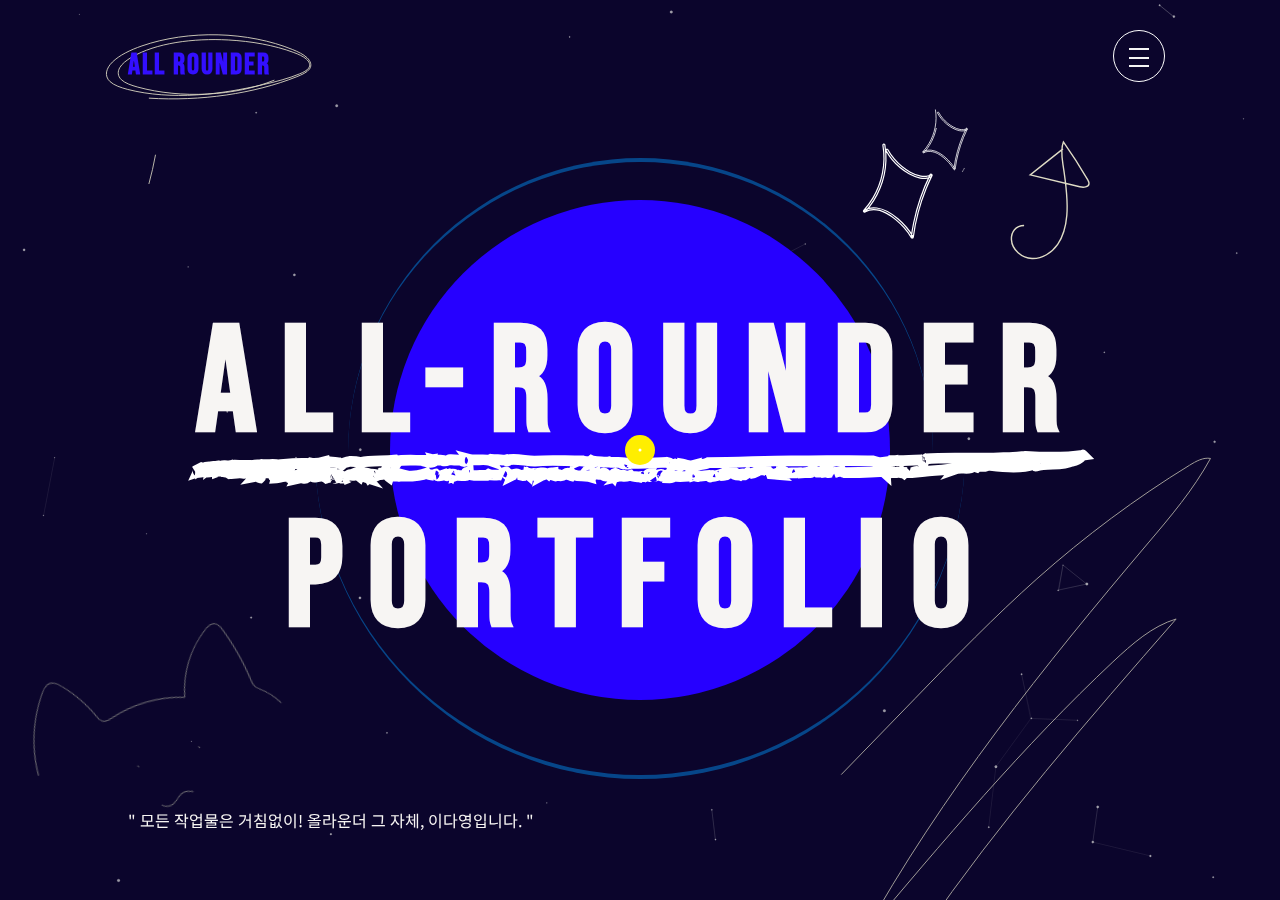
==== index.html @ c2987e49 "1114" ====
<!DOCTYPE html>
<html lang="en">
<head>
      <meta charset="UTF-8">
      <meta name="viewport" content="width=device-width, initial-scale=1.0">
      <title>All-rounder | Main</title>
      <link rel="stylesheet" href="css/reset.css"/>
      <link rel="stylesheet" href="css/main_style.css"/>
      <link rel="stylesheet" href="css/header.css"/>
      <link rel="stylesheet" href="css/drawSVG.css"/>
      <link rel="stylesheet" href="css/mouse.css"/>
      <link rel="stylesheet" href="css/loading.css">
</head>
<body>
      <header>
            <div id="menu" class="menu">
                  <h2 class="blind">Menu</h2>
                  <h1><a href="index.html" class="text color-text-flow">ALL Rounder</a></h1>
                  <b id="btn-menu" class="btn-menu"><span></span></b>
                  <div id="side-menu" class="side-menu">
                        <ul>
                              <li><a href="index.html" id="home"><span>HOME</span></a></li>
                              <li><a href="html/about.html" id="about"><span>ABOUT</span></a></li>
                              <li><a href="html/works.html" id="works"><span>WORKS</span></a></li>
                        </ul>
                        <b id="btn-close" class="btn-close"><span></span></b>
                  </div>
                  <svg version="1.1" id="layer_5" xmlns="http://www.w3.org/2000/svg" viewBox="0 0 500 500" style="enable-background:new 0 0 500 500;" xml:space="preserve">
                        <g>
                              <path class="st2" d="M391.7,113.9c-88.23,36.43-212.18,42.76-310.46,15.85c-14.49-3.97-29.03-8.92-37.23-16.78
		c-8.48-8.13-8.83-18.43-3.66-27.42s15.36-16.78,26.89-23.6c55.05-32.5,140.56-43.62,219.63-39.3
		c52.69,2.87,104.74,12.02,149.01,28.49c10.75,4,21.23,8.54,28.29,14.64s10.24,14.03,5.57,20.82c-3.82,5.55-12.21,9.63-20.7,13.14
		c-25.01,10.34-53.4,17.72-82.09,24.29c-49.12,11.26-100.19,20.42-152.88,23.55c-52.69,3.12-107.3-0.03-155.51-12.49
		c-15.69-4.06-31.22-9.4-40.23-17.73c-14.36-13.29-8.45-30.92,5.26-44.42c15.71-15.47,40.37-27.49,67.2-36.81
		c51.55-17.91,112.7-26.71,173.08-25.18S383.66,24.29,432.8,44.27c12.75,5.18,25.05,11.05,33.18,18.67
		c8.12,7.61,11.55,17.27,5.8,25.56c-5.28,7.61-17.26,12.99-29.07,17.68c-96.82,38.49-218.72,56.14-336.19,48.7"/>
                        </g>
                  </svg>
            </div>
      </header>
      <section>
            <article class="main_visual">
                  <div>
                        <h3 class="text color-text-flow">All-rounder</h3>
                        <h3 class="text color-text-flow">Portfolio</h3>
                        <svg version="1.1" id="layer_1" xmlns="http://www.w3.org/2000/svg" viewBox="0 0 184.76 55.71" style="enable-background:new 0 0 184.76 55.71;" xml:space="preserve">
                              <g stroke="#fff" stroke-width="2" fill="none">
                                    <path class="st0" d="M177.68,30.63c-1.92,0.89-4.57,0.28-6.71,0.91c-0.25,0.05,0.04-0.42-0.52-0.28
                                          c-2.06,0.73-5.39,0.5-7.97,0.17l0.15-0.12c-0.49-0.06-1.07,0.36-1.59,0.32c-0.01-0.08,0.16-0.12,0.04-0.22
                                          c-0.12,0.24-0.93,0.15-1.14,0.34c-0.21-0.08-0.19-0.27-0.46-0.36l-0.28,0.28c-0.8,0.67-2,0.02-3.1,0.39
                                          c0.05-0.06,0.16-0.12,0.07-0.17c-1.79,0.44-4.04,0.44-6.05,0.65c0.08-0.1,0.15-0.27,0.03-0.38c-0.09,0.29-0.71,0.38-1.25,0.45
                                          c-0.25-0.28-0.92,0.29-1.56,0.14l0.05-0.07c-0.46,0.31-0.7-0.16-1.07,0.21l-0.3-0.22c-0.2,0.41-0.68-0.2-1.06,0.01l0.01,0.08
                                          c-0.36,0.11-0.56-0.1-0.89-0.02l-0.03-0.05c-0.79,0.12-1.25-0.1-1.23,0.22c-0.28-0.25,0.77-0.13,0.32-0.5
                                          c-2.6,0.38-5.29,0.37-7.91,0.38c-0.3-0.13-0.49-0.16-0.56-0.28c-0.26,0.07-0.99,0.07-1.22,0.23c0.09-0.01-0.17-0.16-0.31-0.18
                                          c-0.48-0.12-0.52,0.36-1.04,0.22c0.21-0.09,0.28-0.19,0.21-0.31c-0.45,0.25-1.04,0.22-1.57,0.3c0.08-0.05,0.21-0.09,0.19-0.19
                                          c-0.58,0.29-1.05-0.05-1.56,0.13l0.19-0.19c-0.82-0.22-0.24,0.39-0.94,0.26c0.17-0.06,0.11-0.13,0.14-0.21
                                          c-0.66,0.34-1.72,0.23-2.38,0.34c0.04-0.03,0.03-0.08,0.03-0.08c-0.71,0.04-1.46-0.06-2.25,0.08
                                          c-0.29-0.08,0.09-0.45-0.66-0.38c0.03,0.37-1.28,0.15-0.84,0.57c-0.65-0.06-1.67-0.2-2.1-0.08c0.29-0.14-0.31-0.45,0.22-0.48
                                          l-0.4-0.23c0.06-0.15,0.42,0.05,0.29-0.14c-0.27,0.01-1.05,0.16-1.29,0.1c-0.5,0.23-0.96,0.65-1.77,0.7
                                          c0.38-0.14-0.21-0.41,0.04-0.47l-1.13,0.71c-0.27,0.02-0.06-0.29-0.45-0.2c0.02,0.1-0.15,0.16-0.27,0.24
                                          c-0.1-0.04-1.12,0.08-1.23-0.28c-0.12-0.14,0.44-0.07,0.14-0.21c-0.5,0-0.52,0.12-1.01,0.13l-0.01-0.05
                                          c-0.33-0.06-0.97,0.15-0.61,0.35c0.23,0.01-0.08-0.22,0.25-0.11c-0.23,0.21-0.81,0.26-1.31,0.27c0.17-0.06,0.15-0.16,0.22-0.26
                                          c-0.67,0.28-1.38,0.37-2.12,0.48c-0.01,0.17,0.28-0.31,0.39-0.22c-0.95-0.25-1.97,0.33-2.76-0.03c0.13-0.03,0.07,0.25,0.06,0.2
                                          c-0.46-0.03-0.44-0.28-0.74-0.19c-0.03-0.15-0.38,0.04-0.69,0.08c-0.16,0.11-0.08-0.07,0.19-0.09
                                          c-0.43,0.12-2.15,0.33-3.14,0.1c0.02,0.1-0.61,0.35-0.84,0.34l0.09-0.23c-0.21-0.14-0.76,0.01-0.8-0.19
                                          c-0.49,0.27,1.88-0.21,1.22-0.01c-0.17-0.19-0.92,0.35-0.78,0.04c-0.46,0-0.91,0.25-1.34,0.03c0.13,0.04,0.38-0.31,0.01-0.3
                                          c-0.65,0.03-0.19,0.11-0.72,0.18l-0.33,0.09c-0.03,0.22-0.58-0.04-0.34,0.21c-0.08-0.18-0.95,0.1-0.88-0.27l0.09-0.29
                                          c-0.28,0.02-0.46,0.3-0.69,0.43c-0.04-0.03-0.11-0.09-0.09-0.13c-0.05,0.44-0.67-0.05-1.01,0.29c-0.59-0.16-1.5-0.03-1.78-0.32
                                          c-0.46,0.13-0.87,0.28-1.39,0.18c0.1-0.04,0.25-0.05,0.28-0.15c-0.32-0.14-0.41-0.02-0.7,0.05c0.07-0.07-0.65-0.27-1.01-0.43
                                          c-0.45,0.13-0.3,0.37-0.35,0.51c-0.41-0.45-1.28,0.26-1.79-0.14c0.16-0.06,0.66-0.21,0.29-0.32c-0.41-0.44-0.84,0.31-1.5,0.09
                                          l0.16,0.37c-0.29-0.23-0.98,0.2-0.91-0.17c-0.22,0.13-0.78-0.13-0.71,0.22c-1.09-0.32-2.66,0.14-3.32-0.5
                                          c-0.16,0.06-0.55-0.01-0.47,0.17c0.26,0.2,0.37-0.14,0.46,0c-0.14,0.01-0.17,0.11-0.19,0.15c-0.34-0.09-0.61-0.12-0.28-0.41
                                          c-0.75-0.23-0.79,0.59-1.75,0.44c0.05-0.15-0.03-0.2-0.31-0.18l-0.54,0.24c-0.62-0.07-0.35-0.34-0.36-0.59
                                          c-0.33,0.04-0.74,0.02-0.89,0.2l-0.4-0.32c0.29,0.23-0.28,0.15-0.43,0.21l0.16-0.06c-0.06-0.11-0.44-0.05-0.64-0.02
                                          c0.04,0.15,0.43,0.22,0.65,0.27c-0.17,0.11-0.44,0.08-0.66,0.2c0.08-0.24-0.54-0.18-0.8-0.21c-0.3-0.06-0.34,0.21-0.43,0.2
                                          c-0.01-0.13-0.49-0.03-0.26-0.2c0.1-0.04,0.23,0.13,0.41,0.02c-0.2-0.1-0.17-0.32-0.59-0.16c-0.31,0.12,0.07,0.48-0.52,0.32
                                          c0.16-0.06,0.19-0.16,0.31-0.24l-0.55-0.14l-0.03,0.22c-0.07-0.06-0.02-0.08-0.06-0.11c-0.17,0.23-0.85,0.06-0.98,0.32
                                          c-0.28,0.02-0.59-0.16-0.85-0.19l0.05-0.02c-0.32-0.14-0.76-0.05-1.04,0.09l0.02-0.05c-0.18-0.02-0.6,0.01-0.82,0.14
                                          c-0.45-0.17-0.14-0.84-0.64-0.57c-0.46,0-0.72,0.4-0.54,0.54c-0.82-0.16-1.76,0.19-2.51-0.16c-0.12,0.09-0.05,0.15-0.29,0.2
                                          c-1.21-0.1-2.55,0.23-3.5-0.22c0.35-0.09,0.03-0.22,0.02-0.35c-0.29,0.2-0.34-0.21-0.45,0.13c0.03,0.2,0,0.3,0.34,0.38
                                          c-0.72,0.1-1.81,0.09-2.21-0.1c0.2,0.1,0.04,0.16-0.11,0.21c0.06-0.32-0.47-0.37-0.88-0.26l-0.06,0.2l-0.26-0.2
                                          c-0.15,0.06-0.17,0.41-0.57,0.22c-0.02-0.08-0.04-0.15-0.11-0.21c-0.42,0.16-1,0.42-1.45,0.25l-0.37-0.29
                                          c-0.19,0.03-0.52,0.2-0.18,0.28c-0.77-0.18-1.26-0.2-1.5-0.45c-1.33,0.59-3.25,0.59-4.79,0.55l0.05-0.15
                                          c-0.41-0.14-0.22,0.26-0.5,0.15c0.13-0.14-0.31-0.3,0.01-0.47c-0.59-0.16-0.76,0.25-1.15,0.32c-0.06,0.19,0.31-0.12,0.23,0.12
                                          c-0.07,0.07-0.82-0.15-0.91,0.14c-0.15-0.11-0.03-0.33,0.05-0.45l-0.36,0.14c-0.44-0.34,1.01-0.6,0.55-1.02l-0.33,0.04
                                          c-0.32-0.31,0.88-0.34,0.05-0.45c-0.36,0.14-0.68,0.56-0.35,0.69c-0.76,0.08-0.35,0.69-1.16,0.67
                                          c-0.22-0.17,0.65-0.04,0.49-0.28c-0.38-0.24-0.77,0.13-1.11,0.05c0.38,0.11,0.06,0.4-0.19,0.46c-0.41-0.14,0.27-0.27-0.32-0.31
                                          c-0.1,0.17-0.63,0.29-0.17,0.41c-0.21,0.38-0.61-0.11-0.93,0.19c-0.19-0.27,0.6-0.62-0.04-0.75c0.1,0.26-0.79,0.35-0.45,0.73
                                          c-0.25-0.08-0.28-0.28-0.09-0.44c-0.36-0.16-0.87,0.47-0.99-0.04l-0.12,0.26c-0.11-0.09-0.27-0.15-0.46-0.29
                                          c-0.32-0.01-1.02,0.36-0.99-0.04c-0.1,0.04-0.83,0.03-0.55,0.3c0.45,0.17,0.52-0.2,0.77,0.17c-0.32-0.3-0.65,0.04-0.91,0.15
                                          l-0.04-0.15c-0.15,0.06-0.51,0.03-0.61,0.2c0.12-0.09,0.06-0.19-0.07-0.23l-0.16,0.24c-0.63,0.12-0.15-0.41-0.76-0.34
                                          l0.46-0.18c-0.1,0.04-0.31-0.18-0.6-0.1c-0.11,0.22-0.33,0.47-0.42,0.64c-0.34,0.1-0.16-0.24-0.49-0.02l0.44-0.26
                                          c0.07-0.07-0.3-0.35-0.76-0.34c-0.29,0.08-0.75,0.39-0.28,0.5c-0.23,0-0.56-0.12-0.37-0.28c-0.52,0.08,0.07,0.23-0.38,0.37
                                          c-0.19-0.14-0.76-0.34-1.11-0.55l0.47-0.36l-0.31,0c0.4-0.29-0.21-0.22,0.02-0.52c-0.21-0.05-0.47,0.06-0.68,0.14
                                          c0.63,0.48-0.7,0.67-0.51,1.11c-0.86,0.13-0.55-1.07-1.43-0.37c0.15,0.11-0.27,0.45,0.27,0.32c-0.53-0.05-0.36,0.45-0.99,0.27
                                          c0.46-0.18-0.5-0.44,0.17-0.71c-0.04,0.15,0.38,0.11,0.48,0.07c-0.22-0.17,0.04-0.44-0.51-0.44c-0.33,0.04-0.79,0.06-0.72,0.29
                                          c0.02,0.25,0.51-0.03,0.3,0.23c-0.66,0.09-0.78-0.29-1.05,0.16c0.42-0.04,0.53,0.22,0.52,0.39l-0.49,0.11l0.09-0.17
                                          c-0.78-0.11-0.23,0.31-0.99,0.28l-0.36-0.33c0.18-0.29,1.1,0.11,0.96-0.35c-0.49-0.01-0.65,0.23-1.12,0.12
                                          c0.1-0.04,0.24-0.06,0.35-0.1c-0.18-0.01-0.36-0.63-1.06-0.25c-0.36,0.15-0.09,0.17-0.1,0.34c-0.79,0.07-1.02,0.25-1.53,0.28
                                          c0.1-0.34-0.9-0.02-0.34-0.37c0.26,0.19,1.41,0.16,1.68-0.17c-0.29-0.4,0.62,0.05,0.79-0.36c-0.64,0-0.61-0.4-0.72-0.65
                                          c-0.18-0.02-0.35,0.1-0.45,0.14c-0.07,0.25,0.16,0.24,0.18,0.49c-0.71-0.05-1.39,0.09-1.78,0.34
                                          c-0.24-0.12-0.17-0.36,0.11-0.39c-0.84,0.09-1.74,0.07-2.54,0.01c0.52,0.39-0.89,0.11-0.53,0.43c0.43,0.08,0.8,0.36,0.57,0.54
                                          c-0.27-0.02,0.01-0.17-0.11-0.26c-0.34,0.22-0.54-0.34-0.86,0.01c0.77-0.14,0.14-0.49,0.28-0.8c-0.55,0.19,0.02-0.22-0.53-0.21
                                          c-0.55,0.18-1.23,0.33-1.84,0.41c-0.78-0.28-1.96,0.05-2.64,0.08c-0.36-0.15-0.13-0.51-0.52-0.56
                                          c-0.46,0.02,0.35,0.37-0.33,0.23l0.06-0.07c-0.2,0.09-1.25-0.2-1.44,0.31l0.2-0.39c-0.13-0.03-0.24,0.06-0.35,0.1
                                          c-0.01-0.12-0.16-0.23,0.04-0.32c-0.43-0.25-0.88,0.07-1.34,0.09l0.3,0.22c-0.78,0.2-1.31-0.01-2.06,0.09l0.01-0.22l-0.44,0.15
                                          c0.1-0.22-0.31-0.34-0.55-0.16l1.15-0.58c0.33,0.12-0.35,0.28-0.13,0.49c0.18,0.19,0.88,0.11,0.98-0.11
                                          c-0.27-0.02-0.28,0.03-0.49,0.12c-0.1-0.31,0.31-0.31,0.5-0.52c-0.14,0.02-0.34-0.07-0.37,0.03c0.27-0.16,0.55-0.19,1.01-0.21
                                          c-0.31,0.13,0.18,0.19,0.06,0.28c0.03-0.27,0.46-0.37,1.03-0.31c0.41,0.3,1.06-0.23,1.72-0.17c-0.26,0.28-0.59,0.51-0.99,0.64
                                          c0.42,0.13,0.46-0.02,0.88,0.11c0.19-0.21,0.33-0.53,0.86-0.67l0.03,0.2c0.49-0.12,0.48-0.42,1.1-0.38
                                          c1.07,0.06,2.16,0.04,2.98,0.06l0.04,0.2c0.44-0.44,1.5-0.19,2.11-0.39c1.04,0.18,2.25-0.23,2.79,0.11
                                          c1.83-0.18,3.42-0.38,5.32-0.31l-0.32,0.3c0.34-0.22,0.22,0.17,0.55,0.12c-0.38-0.23,0.46-0.31,0.69-0.49
                                          c0.85,0.22,1.93-0.03,2.67-0.24l0.03,0.2c0.75-0.39,1.66-0.06,2.6,0c0.11,0.08,0.28,0.27,0.56,0.25
                                          c0.51-0.33,0.78-0.31,1.53-0.52c0.55-0.01,1.44,0.08,1.99,0.21c2.06-0.46,4.16-0.16,6.3-0.43l0.15,0.24
                                          c2.08-0.51,4.63-0.03,6.4-0.27l-0.17,0.41c0.55,0.13,1.27-0.1,1.13-0.39c0.56,0.13,1.39-0.19,1.74,0.15
                                          c0.57,0.08,0.7-0.18,1.17-0.23c1.14,0.16,1.56,0.13,2.64,0.07l-0.27-0.03c-0.12,0.09-0.13,0.26,0.14,0.29
                                          c0.4-0.11,1.47,0.13,1.08-0.37c1.14,0.3,2.68-0.19,3.79,0.2c-0.09-0.13,0.19-0.16,0.31-0.24c1.01,0.01,2.06,0.29,2.86,0.08
                                          c0.16,0.07-0.26,0.22,0.15,0.24c0.24-0.05,0.01-0.17,0.31-0.24c1.63-0.23,3.29,0.3,4.78,0.26c2.64-0.22,5.38-0.05,7.9-0.05
                                          l-0.03,0.1c0.85-0.36,1.98,0.41,2.66-0.14c0.2,0.1,0.76,0.06,0.61,0.24c0.68-0.25,1.88,0.28,2.86-0.04
                                          c-0.09-0.01-0.14,0.01-0.24,0.05c0.98,0.23,1.85-0.05,2.88,0.16c-0.11,0.04-0.3,0.07-0.33,0.17c0.4,0.19,0.95-0.4,1.17,0.08
                                          c0.23,0,0.17-0.23,0.03-0.22c2.27,0.22,4.69-0.06,7.05-0.13c1.69,0.3,0.09,0.79,1.43,0.46c0.11,0.09,0.08-0.18,0.1-0.08
                                          c0.52-0.12,0.8,0.54,1.16,0.29c-0.14-0.29,0.24-0.16,0.25-0.33c1.03,0.2,1.24,0.47,2.06,0.25l-0.06,0.15
                                          c0.96-0.42,2.07-0.18,2.88-0.67c5.28-0.04,10.33-0.29,15.47-0.35c5.08,0.09,10.05-0.16,15.21,0.02
                                          c1.21,0.38,1.3,0.37,2.63,0.18c-0.05,0.07-0.14,0.08-0.05,0.14c0.06-0.33,0.93-0.05,1.05-0.36c1.91,0.02,3.66-0.08,5.62-0.15
                                          c-0.31,0.04-0.46,0.32-0.09,0.28l0.38-0.22l0.06,0.09c0.25-0.06,0.52-0.23,0.26-0.32c4.91-0.43,9.77,0.08,14.59-0.25
                                          c1.15,0.08,2.77-0.12,4.01-0.24c3.7,0.22,7.05,0.35,10.76-0.2C179.64,29.46,179.21,30.33,177.68,30.63z"/>
                              </g>
                        </svg>
                  </div>
                  <div class="circle" id="circlebox"></div>
                  <div class='box'>
                        <div class="loader circle-2"></div>
                  </div>
                  <svg version="1.1" id="layer_2" xmlns="http://www.w3.org/2000/svg" viewBox="0 0 500 500" style="enable-background:new 0 0 500 500;" xml:space="preserve">
                  <g>
                        <path d="M232.28,113.57c3.83,22.41,3.41,45.55-0.9,67.86c-4.33,22.45-12.5,44.12-24.22,63.76c-6.55,10.98-14.18,21.27-22.82,30.69
                              c-1.92,2.1,0.49,5.27,3.03,3.93c16.78-8.9,36.96-5.31,53.16,3.06c8.51,4.4,16.38,10,23.76,16.1c7.27,6.01,14.08,12.58,20.35,19.62
                              c7.04,7.91,13.35,16.42,18.92,25.42c1.41,2.29,4.35,1.08,4.66-1.26c2.72-20.81,6.81-41.44,12.18-61.73
                              c5.37-20.28,12.03-40.22,19.93-59.66c4.45-10.94,9.31-21.7,14.54-32.28c-1.52-0.64-3.05-1.28-4.57-1.93
                              c-0.4,1.29-2.01,1.89-3.22,2.27c-2.06,0.65-4.24,1.09-6.39,1.33c-4.58,0.52-9.26,0.34-13.8-0.45c-9.3-1.62-18.08-5.32-26.3-9.88
                              c-15-8.32-28.4-19.36-39.54-32.4c-6.26-7.33-11.73-15.3-16.39-23.73c-1.55-2.82-5.87-0.3-4.32,2.52
                              c8.83,16.01,20.68,30.38,34.72,42.1c7.05,5.89,14.62,11.15,22.65,15.63c8.67,4.84,18.02,8.87,27.85,10.58
                              c5.6,0.97,11.23,1.2,16.87,0.4c4.7-0.67,11.08-1.83,12.69-7.05c0.82-2.66-3.3-4.5-4.57-1.93c-9.46,19.14-17.7,38.88-24.63,59.07
                              c-6.91,20.13-12.52,40.71-16.78,61.57c-2.4,11.77-4.36,23.63-5.91,35.55c1.55-0.42,3.11-0.84,4.66-1.26
                              c-10.33-16.71-23.26-31.84-38.24-44.55c-15.13-12.83-32.67-24.33-52.76-26.85c-10.92-1.37-22.25,0.21-32.02,5.39
                              c1.01,1.31,2.02,2.62,3.03,3.93c15.92-17.34,28.45-37.54,37.28-59.34c8.79-21.7,13.76-44.97,14.61-68.37
                              c0.47-13.21-0.43-26.44-2.66-39.47c-0.23-1.33-1.87-2.08-3.08-1.75C232.61,110.88,232.05,112.23,232.28,113.57L232.28,113.57z"/>
                  </g>
                  </svg>
                  <svg version="1.1" id="layer_2_1" xmlns="http://www.w3.org/2000/svg" viewBox="0 0 500 500" style="enable-background:new 0 0 500 500;" xml:space="preserve">
                        <g>
                              <path d="M232.28,113.57c3.83,22.41,3.41,45.55-0.9,67.86c-4.33,22.45-12.5,44.12-24.22,63.76c-6.55,10.98-14.18,21.27-22.82,30.69
                                    c-1.92,2.1,0.49,5.27,3.03,3.93c16.78-8.9,36.96-5.31,53.16,3.06c8.51,4.4,16.38,10,23.76,16.1c7.27,6.01,14.08,12.58,20.35,19.62
                                    c7.04,7.91,13.35,16.42,18.92,25.42c1.41,2.29,4.35,1.08,4.66-1.26c2.72-20.81,6.81-41.44,12.18-61.73
                                    c5.37-20.28,12.03-40.22,19.93-59.66c4.45-10.94,9.31-21.7,14.54-32.28c-1.52-0.64-3.05-1.28-4.57-1.93
                                    c-0.4,1.29-2.01,1.89-3.22,2.27c-2.06,0.65-4.24,1.09-6.39,1.33c-4.58,0.52-9.26,0.34-13.8-0.45c-9.3-1.62-18.08-5.32-26.3-9.88
                                    c-15-8.32-28.4-19.36-39.54-32.4c-6.26-7.33-11.73-15.3-16.39-23.73c-1.55-2.82-5.87-0.3-4.32,2.52
                                    c8.83,16.01,20.68,30.38,34.72,42.1c7.05,5.89,14.62,11.15,22.65,15.63c8.67,4.84,18.02,8.87,27.85,10.58
                                    c5.6,0.97,11.23,1.2,16.87,0.4c4.7-0.67,11.08-1.83,12.69-7.05c0.82-2.66-3.3-4.5-4.57-1.93c-9.46,19.14-17.7,38.88-24.63,59.07
                                    c-6.91,20.13-12.52,40.71-16.78,61.57c-2.4,11.77-4.36,23.63-5.91,35.55c1.55-0.42,3.11-0.84,4.66-1.26
                                    c-10.33-16.71-23.26-31.84-38.24-44.55c-15.13-12.83-32.67-24.33-52.76-26.85c-10.92-1.37-22.25,0.21-32.02,5.39
                                    c1.01,1.31,2.02,2.62,3.03,3.93c15.92-17.34,28.45-37.54,37.28-59.34c8.79-21.7,13.76-44.97,14.61-68.37
                                    c0.47-13.21-0.43-26.44-2.66-39.47c-0.23-1.33-1.87-2.08-3.08-1.75C232.61,110.88,232.05,112.23,232.28,113.57L232.28,113.57z"/>
                        </g>
                        </svg>
                  <svg version="1.1" id="layer_3" xmlns="http://www.w3.org/2000/svg" viewBox="0 0 500 500" style="enable-background:new 0 0 500 500;" xml:space="preserve">
                  <g>
                        <path d="M229.09,365.09c-15.79,1.73-27.88-12.13-36.95-23.11c-10.4-12.59-19.75-26.08-27.55-40.43
			c-7.75-14.25-13.91-29.36-17.77-45.13c-3.66-14.9-5.13-30.24-3.97-45.55c1.09-14.47,4.48-28.92,10.32-42.21
			c5.83-13.27,14.06-25.46,24.66-35.39c11.5-10.77,26.15-19.29,42.38-18.48c15.7,0.78,30.03,9.43,39.86,21.39
			c4.95,6.02,8.87,12.98,11.77,20.2c2.97,7.39,5.17,15.26,6.07,23.18c0.9,7.92,0.57,16.04-2.06,23.62c-1.08,3.11-2.47,6.8-5.24,8.8
			c-0.55,0.4-1.16,0.75-1.81,0.95c-0.54,0.16-0.91,0.23-1.25,0.03c0.23,0.13,0.03,0.06-0.1-0.12c-0.14-0.19-0.24-0.37-0.3-0.62
			c-0.2-0.77,0.08-1.66,0.31-2.39c1.01-3.3,2.69-6.49,4.42-9.47c1.72-2.97,3.67-5.81,5.85-8.46c4.42-5.37,9.62-10.08,15.32-14.05
			c11.84-8.24,25.58-13.57,39.74-16.18c12.87-2.37,27.99-2.45,39.19,5.28c13.11,9.04,13.88,26.64,11.42,40.91
			c-2.92,16.9-10.41,32.61-19.73,46.89c-8.9,13.63-19.57,26.02-31.3,37.28c-11.84,11.36-24.76,21.56-38.28,30.84
			c-14.01,9.61-28.66,18.29-43.95,25.7c-15.28,7.4-31.21,13.5-47.64,17.81c-16.28,4.27-33.04,6.73-49.89,6.78
			c-8.09,0.02-16.19-0.48-24.2-1.61c-1.34-0.19-2.69,0.33-3.08,1.75c-0.32,1.17,0.4,2.89,1.75,3.08
			c17.61,2.49,35.39,2.24,52.98-0.31c17.52-2.55,34.67-7.37,51.15-13.8c16.72-6.52,32.79-14.62,48.13-23.91
			c14.85-9,29.11-19.04,42.44-30.16c13.11-10.94,25.3-23.04,35.84-36.49c10.93-13.94,20.42-29.26,26.29-46.04
			c2.93-8.37,4.91-17.14,5.49-26.01c0.54-8.32-0.39-16.92-4.05-24.5c-6.83-14.16-22.41-19.58-37.22-19.81
			c-15.03-0.23-30.33,3.9-43.85,10.29c-13.55,6.4-25.86,15.9-34.3,28.39c-2.05,3.03-3.85,6.24-5.35,9.58
			c-1.58,3.52-3.87,8.12-1.49,11.8c2.24,3.46,6.61,3.13,9.72,1.12c3.57-2.3,5.42-5.95,6.99-9.77c6.49-15.76,3.38-34.41-2.47-49.88
			c-5.89-15.6-15.89-29.92-30.35-38.65c-7.21-4.36-15.28-7.19-23.66-8.15c-8.41-0.96-16.95,0.37-24.77,3.57
			c-15.05,6.15-27.58,17.71-37.14,30.67c-9.11,12.35-15.55,26.63-19.43,41.45c-3.93,15-5.32,30.72-4.17,46.19
			c1.25,16.78,5.38,33.29,11.56,48.91c6.32,15.97,14.67,31.07,24.43,45.19c4.93,7.13,10.21,14.02,15.77,20.68
			c5.28,6.32,10.91,12.42,17.75,17.09c6.37,4.34,13.96,7.15,21.75,6.3c1.34-0.15,2.5-1.04,2.5-2.5
			C231.59,366.36,230.44,364.95,229.09,365.09L229.09,365.09z"/>
                  </g>
                  </svg>
                  <svg version="1.1" id="layer_4" xmlns="http://www.w3.org/2000/svg" viewBox="0 0 500 500" style="enable-background:new 0 0 500 500;" xml:space="preserve">
                  <g>
                        <path class="st0" d="M11.19,324.62c24.69-25.45,49.38-50.91,74.08-76.36c39.75-40.98,79.55-82,121.68-119.45
                        c48.12-42.77,99.21-80.8,152.58-113.56c6.55-4.02,13.67-8.08,20.97-6.82c-17.21,31.49-39.91,58.07-62.3,84.53
                        C214.34,215.7,112.49,342.51,31.76,487.87c80.68-95.91,161.6-192.07,251.18-276.03c19.2-18,39.5-35.84,63.21-42.86
                        C258.21,269.75,170.03,370.81,92.61,483.15c64.99-80.86,135.43-155.49,210.43-222.93c10.18-9.16,22.15-18.68,34.66-15.72
                        c-53.15,78.68-110.03,153.79-170.27,224.85c35.67-37.01,72.34-74.73,116.51-94.88c6.03,42.7-38.51,78.7-31.62,121.22
                        c25.48-18.48,48.71-40.97,72.46-62.48c94.08-85.23,197.34-156.06,306.45-210.21"/>
                  </g>
                  </svg>
                  <svg version="1.1" id="layer_6" xmlns="http://www.w3.org/2000/svg"  viewBox="0 0 1280 1024" style="enable-background:new 0 0 1280 1024;" xml:space="preserve">
                        <g>
                              <path class="st0" d="M382.83,85.48C358.33,219.53,301.73,347.6,219.1,455.95c-29.09,38.14-63.92,75.55-110.03,88.79
		c36.85-37.37,92.12-49.45,144.47-53.24s105.94-1.18,156.16-16.41c97.96-29.72,163.12-119.83,220.89-204.35
		C552.8,375.57,475.02,480.4,397.24,585.24c-14.79,19.94-28.85,50.25-10.18,66.61c9.58,8.4,23.76,8.29,36.43,7
		c58.73-6,115.76-27.95,163.37-62.87c10.78-7.9,21.63-17.26,25.33-30.11s-3.33-29.49-16.6-31.09c-6.82-0.83-13.44,2.33-19.43,5.69
		c-35.29,19.8-64.64,50.05-83.37,85.92c-3.85,7.38-7.35,15.39-6.87,23.7c1.26,22.07,27.53,32.66,49.4,35.9
		c86.82,12.88,177.12-8.52,252.81-52.97s137.15-110.99,181.97-186.46c2.1-3.54,4.24-7.52,3.42-11.55
		c-1.95-9.54-16.02-8.57-24.82-4.39c-45.87,21.77-78.45,63.65-108.55,104.54c-50.43,68.51-98.96,138.42-145.5,209.64
		c-5.21,7.97-10.63,16.98-9.03,26.37c3.63,21.35,34.53,20.84,55.08,13.98c105.58-35.24,205.17-88.38,293.22-156.48
		c35.52-27.47,70.1-58.55,89.22-99.17c-57.83,10.32-106.9,48.03-149.06,88.93C913.9,676.81,862.5,744.22,822.12,817.69
		c-4.05,7.37-8.1,15.26-7.7,23.66c1.17,24.7,34.91,30.87,59.5,28.25c62.64-6.66,124.33-22.13,182.71-45.81
		c12.04-4.88,24.67-10.73,31.46-21.81s4.07-28.74-8.23-32.91c-4.91-1.66-10.28-0.93-15.36,0.06c-33.2,6.46-64.31,23.27-87.92,47.49
		c-13.49,13.84-24.87,30.85-27.19,50.04s6.43,40.57,24.03,48.57c17.35,7.89,38.7,0.91,52.34-12.41
		c13.64-13.32,20.95-31.74,26.45-49.99c8.01-26.59,12.96-54.11,14.74-81.82"/>
                        </g>
                  </svg>
                  <svg version="1.1" id="layer_8" xmlns="http://www.w3.org/2000/svg"  viewBox="0 0 500 500" style="enable-background:new 0 0 500 500;" xml:space="preserve">
                        <g>
                              <path class="st0" d="M419.45,106.31c-23.77,18.81-47.53,37.61-71.3,56.42c35.95,8.63,71.9,17.26,107.86,25.89
		c7.88,1.89,19.48,1.29,20.13-6.85c0.23-2.88-1.27-5.58-2.73-8.07c-16.53-28.22-34.22-55.75-53.02-82.5
		c-6.08,15.25-3.55,32.44-0.96,48.67c5.87,36.75,11.6,73.97,8.45,111.06c-1.89,22.19-7.22,44.69-19.9,62.93
		c-12.68,18.24-33.7,31.61-55.78,30.7c-22.08-0.91-43.53-18.71-44.74-40.95c-0.42-7.68,1.59-15.68,6.54-21.53
		c7.12-8.4,19.52-11.07,30.09-8.11s19.3,10.8,25.27,20.07c12.09,18.76,13.38,44.08,3.27,63.99c-5.31,10.46-13.39,19.25-22.09,27.06
		c-23.61,21.18-53.05,36.17-84.36,40.53s-64.4-2.33-90.43-20.39c-13.64-9.46-25.53-22.38-30.69-38.24"/>
                        </g>
                  </svg>
                  <svg version="1.1" id="layer_9" xmlns="http://www.w3.org/2000/svg"  viewBox="0 0 500 500" style="enable-background:new 0 0 500 500;" xml:space="preserve">
                        <g>
                              <path class="st0" d="M8.08,292.97c1.02-4.69,6.36-7.44,11.14-7.02c4.78,0.42,9,3.23,12.7,6.29c18.22,15.11,28.92,38.87,28.15,62.53
                              c-1.24,1.9-3.95-0.56-4.68-2.7c-6.62-19.41-8.74-40.34-6.16-60.69c0.6-4.71,1.48-9.5,3.91-13.58c2.43-4.08,6.69-7.35,11.43-7.4
                              c5.39-0.06,9.96,3.83,13.59,7.81c13.43,14.71,21.82,33.95,23.47,53.8c-10.72-20-13.74-44.01-8.31-66.05
                              c1.46-5.92,4.09-12.35,9.73-14.65c7.87-3.21,16.2,3.46,21.21,10.32c8.75,12,14.23,26.35,15.71,41.13c-2.13-4.95,1.01-10.78,5.33-14
                              c4.33-3.22,9.67-4.71,14.44-7.21c8.52-4.47,15.18-12.37,18.14-21.53c2.25-6.96,1.29-16.41-5.5-19.13
                              c-5.13-2.05-11.18,1.12-14.13,5.8c-2.95,4.68-3.5,10.43-3.77,15.95c-0.55,11.54,0.14,24,7.24,33.12c3.88,4.98,9.98,8.67,16.27,8.04
                              c7.02-0.71,12.45-6.43,16.28-12.35c5.29-8.17,8.88-17.43,10.45-27.04c0.68-4.14,0.27-9.56-3.7-10.94
                              c2.97,8.94,7.04,17.51,12.1,25.45c-4.72-13.83-7.31-28.4-7.64-43.01c-0.07-3.19-0.01-6.5,1.38-9.37c1.39-2.87,4.49-5.15,7.63-4.6
                              c3.12,0.55,5.15,3.5,6.81,6.19c7.58,12.27,15.15,24.54,22.73,36.81c-0.91-19.42-1.82-38.85-2.72-58.27
                              c2.81,4.97,5.62,9.94,8.43,14.9c4.98,8.81,11.12,18.5,21.03,20.51c3.63,0.74,7.8,0.15,10.34-2.55c1.38-1.47,2.15-3.4,2.77-5.32
                              c3.71-11.56,2.82-24.52-2.42-35.47c2.2,6.23,5.7,12,10.21,16.83c1.5,1.61,3.19,3.16,5.27,3.86c4.82,1.61,10.11-2.06,12.13-6.72
                              c2.02-4.66,1.61-9.96,1.18-15.02"/>
                        </g>
                  </svg>
                  <svg version="1.1" id="layer_10" xmlns="http://www.w3.org/2000/svg"  viewBox="0 0 500 500" style="enable-background:new 0 0 500 500;" xml:space="preserve">
                        <g>
                              <path class="st0" d="M229.72,264.91c0.73,0.95,1.46,1.89,2.19,2.84"/>
                        </g>
                        <g>
                              <path class="st0" d="M309.35,261.35c0.96,1.19,1.92,2.39,2.88,3.58"/>
                        </g>
                        <g>
                              <path class="st0" d="M246.25,320.17c3.55,3.51,9.24,4.65,13.88,2.79c6.27-2.52,10.15-9.74,16.8-10.98
                                    c4.31-0.8,8.57,1.17,12.77,2.42c11.42,3.39,24.35,1.28,34.1-5.57"/>
                        </g>
                        <g>
                              <path class="st0" d="M107.19,244.9c-0.02-35.14,11.16-70.21,31.53-98.85c2.8-3.93,6.26-8.06,11.05-8.7
                                    c5.43-0.73,10.26,3.29,14.08,7.22c13.44,13.81,24.47,29.96,32.43,47.5c1.31,2.88,2.69,5.98,5.42,7.59
                                    c3.83,2.26,8.66,0.71,12.87-0.7c30.33-10.17,63.82-10.66,94.44-1.38c5.53-29.49,22.35-56.71,46.26-74.84
                                    c4.09-3.1,9.36-6.07,14.1-4.08c3.77,1.59,5.66,5.73,7.14,9.54c8.59,22.2,14.6,45.4,17.86,68.97c0.46,3.3,0.9,6.73,2.66,9.56
                                    c1.78,2.86,4.68,4.78,7.36,6.82c20.47,15.56,30.63,41.44,34.32,66.88c2.08,14.33,2.38,29.1-1.17,43.14
                                    c-6.75,26.65-27.01,48.34-50.65,62.35c-23.64,14.02-50.61,21.28-77.4,27.46c-41.78,9.64-86.18,16.94-126.97,3.68
                                    c-14.05-4.57-27.25-11.48-39.79-19.29c-11.93-7.44-23.43-15.81-32.77-26.33c-21.54-24.25-29.78-59.65-21.14-90.92
                                    c3.71-13.42,10.77-26.53,22.44-34.13"/>
                        </g>
                  </svg>
            </article>
      </section>
      <canvas id="star_background"></canvas>
      <footer>
            <div class="about_me">
                  <h4><p>" 모든 작업물은 거침없이!  올라운더 그 자체, 이다영입니다. "</p></h4>
            </div>
      </footer>
      <div id="cursor-dot">&nbsp;</div>
      <div id="cursor-bg">&nbsp;</div>
      <div id="loading_wrap">
            <div class="loading">
                  <div class="loading-bar"></div>
                  <div class="loading-bar"></div>
                  <div class="loading-bar"></div>
                  <div class="loading-bar"></div>
          </div>
      </div>
</body>
<script src="js/menu.js" type="text/JavaScript"></script>
<script type="text/javascript" src="vendor/jquery/jquery.min.js"></script>
<script src="jquery-drawsvg-master/public/jquery.drawsvg.js"></script>
<script src="js/drawSVG.js" type="text/JavaScript"></script>
<script src="js/text_color.js" type="text/JavaScript"></script>
<script type="text/javascript" src="vendor/gsap/gsap.min.js"></script>
<script type="text/javascript" src="js/mouse.js"></script>
<script src="js/star.js" type="text/javascript"></script>
<script src="js/load_duration.js" type="text/javascript"></script>
<script src="js/loading_page.js" type="text/javascript"></script>
</html>
---- css/main_style.css ----
html {
      background-color: rgb(11, 5, 44);
      color: rgb(247, 245, 243);
      font-family: 'Noto Sans KR', sans-serif;
}

/* Main-Visual */
section > article.main_visual {
      position: relative;
      top:32vh;
}
section > article.main_visual > div{
      left: 0;
      right: 0;
      top: 0;
      bottom: 0;
      /* align-items: center; */
      margin:auto;
}
section > article.main_visual > div > h3 {
      font-size: 150px;
      font-weight: 700;
      line-height: 130%;
      letter-spacing: 25px;
      font-family: 'Bebas Neue', cursive;
      text-align: center;
}
section > article.main_visual > div > p {
      font-size: 18px;
      font-weight: 300;
      text-align: center;
      vertical-align: middle;
}
section > article.main_visual > div.circle {
      position: fixed;
      top: 0;
      left: 0;
      right: 0;
      bottom: 0;
      z-index: -9;
      margin: auto;
      width: 500px; height: 500px;
      border-radius: 50%;
      background-color: #2600ff;

}

/* circle animation */

.box {
      position: fixed;
      top: 0;
      left: 0;
      right: 0;
      bottom: 0;
      z-index: -5;
      margin: auto;
      width: 650px; height: 650px;
}

.loader {
  width: 650px;
  height: 650px;
  display: inline-block;
  margin-right: 10px;
  position:relative;
  vertical-align: top;
}

.circle-2 {
  position: relative;
}
.circle-2:before {
  border-radius: 50%;
  border-top: 4px solid #0099ff71;
  content: " ";
   display: block;
  position:absolute;
  top: 5%;
  left: 5%;
  height: 90%;
  width: 90%;
  animation: rotation 1s linear infinite;
}

.circle-2:after {
  border-radius: 50%;
  border-bottom: 4px solid #0099ff71;
  content: " ";
   display: block;
  height: 100%;
  width: 100%;
  animation: rotation-reverse 1s linear infinite;
    position:absolute;
  top: 0;
}

@keyframes rotation {
  0% {
    transform: rotate(0deg);
  }
  100% {
    transform: rotate(360deg);
  }
}

@keyframes rotation-reverse {
  0% {
    transform: rotate(0deg);
  }
  100% {
    transform: rotate(-360deg);
  }
}

/* footer */
footer > div.about_me {
      position : absolute;
      bottom: 8%;
      left: 10%;
}
footer > div.about_me > h4 {

}
---- css/header.css ----
/* Header */
header {
      width:100%; position: fixed; /* fixed를 사용하여 스크롤을 해도 헤더가 고정되도록 한다.*/
      z-index:300; /* 헤더가 다른 요소 밑으로 깔리지 않게 하기 위해 z-index를 부여하여 위로 띄운다.*/
      display: flex; text-align: center; margin-top: 30px;/* flex를 사용하여 요소들을 일렬로 배치한다.*/}
header > div.menu > h1 > a {color: #330fff; display:block; text-decoration: none; letter-spacing: 2px;font-family: 'Bebas Neue', cursive;}
header > div.menu > h1 {position: absolute;left:10%; top:20px;font-size: 30px; font-weight: 700;}

/* SIDE MENU*/
header > div.menu {position:relative; flex:1;}
header > div.menu > h2.blind{
      /* !important : 이전의 타입을 덮어쓴다. */
      display:none!important; visibility:hidden!important; position:absolute;
      margin:0; padding:0; clip:rect(0 0 0 0);
      /*clip : absolute 또는 fixed일 때만 적용됨, 특정 부분만 보이게 한다.*/
      pointer-events:none; /* a태그의 링크를 무효화*/}
header > div.menu > b.btn-menu{
      /* 눌렀을 때, 사이드 메뉴가 펼쳐지게 할 햄버거 버튼. */
      display:block;position: absolute; right:9%;
      padding:15px; border-radius: 50%; border: 1px solid #fff;
      width:20px; height:20px; cursor:pointer; /* 마우스 커서가 클릭할 수 있는 모양(손가락)으로 바뀐다. 콘텐츠를 클릭할 수 있게 된다. */
      transition: all .3s ease-in-out;}
header > div.menu > b.btn-menu:hover{opacity: 0.5; transition: all .3s ease-in-out;}
header > div.menu > b.btn-menu > span{
      /* 햄버거 버튼 모양을 위한 span, border top과 bottom을 주어 위 아래 선을 만들어주었다. */
      display:block; position:absolute;
      width: 20px; height: 15px; top:33%;
      border-top: 2px solid #f5f5f5;
      border-bottom: 2px solid #f5f5f5;
      /* transition 값을 지정하여 변화할 때 자연스럽게 변하도록 함. 선 색상에 transition 적용 */
      -webkit-transition:border-color 180ms cubic-bezier(0.455,0.030,0.515,0.955);
      -moz-transition:border-color 180ms cubic-bezier(0.455,0.030,0.515,0.955);
      -o-transition:border-color 180ms cubic-bezier(0.455,0.030,0.515,0.955);
      -ms-transition:border-color 180ms cubic-bezier(0.455,0.030,0.515,0.955);
      transition:border-color 180ms cubic-bezier(0.455,0.030,0.515,0.955)}
.header > div.menu > b.btn-menu > span::before,.btn-menu > span::after{
      /* 햄버거 버튼 모양을 만들기 위해 추가. 햄버거 버튼의 가운데 선으로 들어간다. */
      content:'';display:block;position:absolute;
      width:100%;height:0;top:-6px;
      border-bottom:2px solid #f5f5f5;}
/* 가운데 선 위치 지정. */
header > div.menu > b.btn-menu span::after{transform:translateY(13px)}
/* 마우스 hover 했을 때, 색상이 흰색으로 변하게 한다. transition 값 덕분에 자연스럽게 변함. */
header > div.menu > b.btn-menu:hover span,.btn-menu:hover span::before,.btn-menu:hover span::after{border-color:#fff}

/* MENU WINDOW */
header > div.menu > div.side-menu{
      /* 태그를 넘어간 부분을 안보이게 하기 위해 hidden 사용, 스크롤을 내려도 메뉴를 볼 수 있게 하기 위해 fixed 사용. */
      overflow-x:hidden; overflow-y:auto; position:fixed; top:0; right: 0;
      width:100vw; height:100vh; background-color:rgba(0, 0, 0, 0.89);
      /* 위치를 변경하기 위한 코드 */
      transform:translateX(100%);
      /* transition 값을 지정하여 변화할 때 자연스럽게 변하도록 함. transform에 transition 적용 */
      transition:transform 400ms cubic-bezier(0.785, 0.135, 0.150, 0.860)}
/* 사이드 메뉴가 오픈되었을 때, X위치가 변경됨. 오른쪽에 넘어가 있어서 안 보이다가 open class가 부여되면 보이게 됨. 자바스크립트에서 적용 */
header > div.menu > div.side-menu.open{transform:translateX(0);}
header > div.menu > div.side-menu > ul{
      /* 카테고리의 위치를 설정함. */
      margin:0;padding:0;margin-top: 200px;margin-left:10%;}
/* 카테고리 앞에 점?을 없어지게 만들고, 글자를 좌측정렬함. */
header > div.menu > div.side-menu > ul > li {list-style-type: none; display:block; text-align: left;}
header > div.menu > div.side-menu > ul > li > a{
      /* 카테고리 위치 지정 및 글자 설정 */
      vertical-align:top;
      text-decoration:none;font-size:200px;
      font-weight:700;letter-spacing:10px;
      line-height:100%;opacity:0;transform:translateX(20px);}
header > div.menu > div.side-menu > ul > li > a > span{color:#fff;}
header > div.menu > div.side-menu > ul > li > a > span:hover{
      /* 카테고리에 마우스 hover했을 때, 색상이 변하도록 함. */
      color: #2100df;}
header > div.menu > div.side-menu > ul > li a:hover span::after{width:100%}


header > div.menu > div.side-menu .btn-close{
      /* side메뉴를 닫게 하기 위한 닫힘 버튼*/
      overflow:hidden;display:block;position:absolute;top:30px;right:9%;
      width: 20px; height: 20px; padding:15px;cursor:pointer; border-radius: 50%; border: 1px solid #fff;
      transform:translateX(0) rotate(0deg);
      transition:all 400ms cubic-bezier(0.455,0.030,0.515,0.955)}
/* header > div.menu > div.side-menu.open .btn-close{opacity:100;} */
header > div.menu > div.side-menu .btn-close span{overflow:hidden;display:block;position:relative;width:100%;height:100%}
header > div.menu > div.side-menu .btn-close span::before,.side-menu .btn-close span::after{
      content: '';display:block;position:absolute;height:1px;width:200%;top:50%;left:-50%;
      /* transition 값을 지정하여 변화할 때 자연스럽게 변하도록 함. 배경색 속성에 transition 적용. -> 엑스버튼의 색상이 자연스럽게 변하게 함. */
      -webkit-transition:background-color 180ms cubic-bezier(0.455,0.030,0.515,0.955);
      -moz-transition:background-color 180ms cubic-bezier(0.455,0.030,0.515,0.955);
      -o-transition:background-color 180ms cubic-bezier(0.455,0.030,0.515,0.955);
      -ms-transition:background-color 180ms cubic-bezier(0.455,0.030,0.515,0.955);
      transition:background-color 180ms cubic-bezier(0.455,0.030,0.515,0.955)}
header > div.menu > div.side-menu .btn-close span::before{
      /* close 버튼의 x모양을 만들기 위해 rotate 값을 줌. "/" 에 해당, translateY도 함께 조정함으로 써 버튼의 가운데에 오게 함. */
      background-color: #fff;
      -webkit-transform:translateY(-50%) rotate(45deg);-moz-transform:translateY(-50%) rotate(45deg);
      -ms-transform:translateY(-50%) rotate(45deg);-o-transform:translateY(-50%) rotate(45deg);
      transform:translateY(-50%) rotate(45deg)}
header > div.menu > div.side-menu .btn-close span::after{
       /* close 버튼의 x모양을 만들기 위해 rotate 값을 줌. "\"에 해당, translateY도 함께 조정함으로 써 버튼의 가운데에 오게 함. */
       background-color: #fff;
      -webkit-transform:translateY(-50%) rotate(-45deg);-moz-transform:translateY(-50%) rotate(-45deg);
      -ms-transform:translateY(-50%) rotate(-45deg);-o-transform:translateY(-50%) rotate(-45deg);
      transform:translateY(-50%) rotate(-45deg)}    
header > div.menu > div.side-menu .btn-close:hover{
      /* 마우스 hover했을 때, 투명도 변경. */
      opacity:0.5;}
header > div.menu > div.side-menu .btn-close:hover span::before,.side-menu .btn-close:hover span::after{
      /* 마우스 hover했을 때, x에 색 부여 */
      background-color:#f5f5f5} 
header > div.menu > div.side-menu li.ani > a{
      /* side 메뉴의 카테고리가 자연스럽게 나타나게 하기 위해 opacity값과 animation 값을 부여.
      자바스크립트를 통해 menu 버튼을 눌렀을 때 활성화 되도록 함. */
      opacity:1.0;transform:translateX(0);animation:menuAni 250ms cubic-bezier(0.455,0.030,0.515,0.955)}

@keyframes menuAni{
    0%{opacity:0;transform:translateX(20px)}
    100%{opacity:1.0;transform:translateX(0)}
}

#layer_5 {
      position: fixed;
      left: 8%; top: 30px;
      z-index: -3;
      width: 220px;
      fill: none;
      stroke: rgb(223, 220, 197);
      stroke-width: 2px;
}


/* text color */
.color-text-flow span,
.color-text-flow-hover:hover span {
  -webkit-animation-name: color-text-flow-keys;
          animation-name: color-text-flow-keys;
  -webkit-animation-duration: 50s;
          animation-duration: 50s;
  -webkit-animation-iteration-count: infinite;
          animation-iteration-count: infinite;
  -webkit-animation-direction: alternate;
          animation-direction: alternate;
  -webkit-animation-fill-mode: forwards;
          animation-fill-mode: forwards;
}
@-webkit-keyframes color-text-flow-keys {
  0% {
    color: #d65c97;
  }
  5% {
    color: #5cd666;
  }
  10% {
    color: #a55cd6;
  }
  15.0% {
    color: #5c7cd6;
  }
  20% {
    color: #d65c7a;
  }
  25% {
    color: #81d65c;
  }
  30.0% {
    color: #835cd6;
  }
  35% {
    color: #685cd6;
  }
  40% {
    color: #5c9dd6;
  }
  45% {
    color: #5cd670;
  }
  50% {
    color: #d6625c;
  }
  55.0% {
    color: #d6835c;
  }
  60.0% {
    color: #d6605c;
  }
  65% {
    color: #be5cd6;
  }
  70% {
    color: #5c8dd6;
  }
  75% {
    color: #95d65c;
  }
  80% {
    color: #d69d5c;
  }
  85.0% {
    color: #d65c81;
  }
  90% {
    color: #5cd666;
  }
  95% {
    color: #d67e5c;
  }
  100% {
    color: #64d65c;
  }
}
@keyframes color-text-flow-keys {
  0% {
    color: #d65c97;
  }
  5% {
    color: #5cd666;
  }
  10% {
    color: #a55cd6;
  }
  15.0% {
    color: #5c7cd6;
  }
  20% {
    color: #d65c7a;
  }
  25% {
    color: #81d65c;
  }
  30.0% {
    color: #835cd6;
  }
  35% {
    color: #685cd6;
  }
  40% {
    color: #5c9dd6;
  }
  45% {
    color: #5cd670;
  }
  50% {
    color: #d6625c;
  }
  55.0% {
    color: #d6835c;
  }
  60.0% {
    color: #d6605c;
  }
  65% {
    color: #be5cd6;
  }
  70% {
    color: #5c8dd6;
  }
  75% {
    color: #95d65c;
  }
  80% {
    color: #d69d5c;
  }
  85.0% {
    color: #d65c81;
  }
  90% {
    color: #5cd666;
  }
  95% {
    color: #d67e5c;
  }
  100% {
    color: #64d65c;
  }
}
.color-text-flow span:nth-of-type(1),
.color-text-flow-hover:hover span:nth-of-type(1) {
  -webkit-animation-delay: -19.8s;
          animation-delay: -19.8s;
}
.color-text-flow span:nth-of-type(2),
.color-text-flow-hover:hover span:nth-of-type(2) {
  -webkit-animation-delay: -19.6s;
          animation-delay: -19.6s;
}
.color-text-flow span:nth-of-type(3),
.color-text-flow-hover:hover span:nth-of-type(3) {
  -webkit-animation-delay: -19.4s;
          animation-delay: -19.4s;
}
.color-text-flow span:nth-of-type(4),
.color-text-flow-hover:hover span:nth-of-type(4) {
  -webkit-animation-delay: -19.2s;
          animation-delay: -19.2s;
}
.color-text-flow span:nth-of-type(5),
.color-text-flow-hover:hover span:nth-of-type(5) {
  -webkit-animation-delay: -19s;
          animation-delay: -19s;
}
.color-text-flow span:nth-of-type(6),
.color-text-flow-hover:hover span:nth-of-type(6) {
  -webkit-animation-delay: -18.8s;
          animation-delay: -18.8s;
}
.color-text-flow span:nth-of-type(7),
.color-text-flow-hover:hover span:nth-of-type(7) {
  -webkit-animation-delay: -18.6s;
          animation-delay: -18.6s;
}
.color-text-flow span:nth-of-type(8),
.color-text-flow-hover:hover span:nth-of-type(8) {
  -webkit-animation-delay: -18.4s;
          animation-delay: -18.4s;
}
.color-text-flow span:nth-of-type(9),
.color-text-flow-hover:hover span:nth-of-type(9) {
  -webkit-animation-delay: -18.2s;
          animation-delay: -18.2s;
}
.color-text-flow span:nth-of-type(10),
.color-text-flow-hover:hover span:nth-of-type(10) {
  -webkit-animation-delay: -18s;
          animation-delay: -18s;
}
.color-text-flow span:nth-of-type(11),
.color-text-flow-hover:hover span:nth-of-type(11) {
  -webkit-animation-delay: -17.8s;
          animation-delay: -17.8s;
}
.color-text-flow span:nth-of-type(12),
.color-text-flow-hover:hover span:nth-of-type(12) {
  -webkit-animation-delay: -17.6s;
          animation-delay: -17.6s;
}
.color-text-flow span:nth-of-type(13),
.color-text-flow-hover:hover span:nth-of-type(13) {
  -webkit-animation-delay: -17.4s;
          animation-delay: -17.4s;
}
.color-text-flow span:nth-of-type(14),
.color-text-flow-hover:hover span:nth-of-type(14) {
  -webkit-animation-delay: -17.2s;
          animation-delay: -17.2s;
}
.color-text-flow span:nth-of-type(15),
.color-text-flow-hover:hover span:nth-of-type(15) {
  -webkit-animation-delay: -17s;
          animation-delay: -17s;
}
.color-text-flow span:nth-of-type(16),
.color-text-flow-hover:hover span:nth-of-type(16) {
  -webkit-animation-delay: -16.8s;
          animation-delay: -16.8s;
}
.color-text-flow span:nth-of-type(17),
.color-text-flow-hover:hover span:nth-of-type(17) {
  -webkit-animation-delay: -16.6s;
          animation-delay: -16.6s;
}
.color-text-flow span:nth-of-type(18),
.color-text-flow-hover:hover span:nth-of-type(18) {
  -webkit-animation-delay: -16.4s;
          animation-delay: -16.4s;
}
.color-text-flow span:nth-of-type(19),
.color-text-flow-hover:hover span:nth-of-type(19) {
  -webkit-animation-delay: -16.2s;
          animation-delay: -16.2s;
}
.color-text-flow span:nth-of-type(20),
.color-text-flow-hover:hover span:nth-of-type(20) {
  -webkit-animation-delay: -16s;
          animation-delay: -16s;
}
.color-text-flow span:nth-of-type(21),
.color-text-flow-hover:hover span:nth-of-type(21) {
  -webkit-animation-delay: -15.8s;
          animation-delay: -15.8s;
}
.color-text-flow span:nth-of-type(22),
.color-text-flow-hover:hover span:nth-of-type(22) {
  -webkit-animation-delay: -15.6s;
          animation-delay: -15.6s;
}
.color-text-flow span:nth-of-type(23),
.color-text-flow-hover:hover span:nth-of-type(23) {
  -webkit-animation-delay: -15.4s;
          animation-delay: -15.4s;
}
.color-text-flow span:nth-of-type(24),
.color-text-flow-hover:hover span:nth-of-type(24) {
  -webkit-animation-delay: -15.2s;
          animation-delay: -15.2s;
}
.color-text-flow span:nth-of-type(25),
.color-text-flow-hover:hover span:nth-of-type(25) {
  -webkit-animation-delay: -15s;
          animation-delay: -15s;
}
.color-text-flow span:nth-of-type(26),
.color-text-flow-hover:hover span:nth-of-type(26) {
  -webkit-animation-delay: -14.8s;
          animation-delay: -14.8s;
}
.color-text-flow span:nth-of-type(27),
.color-text-flow-hover:hover span:nth-of-type(27) {
  -webkit-animation-delay: -14.6s;
          animation-delay: -14.6s;
}
.color-text-flow span:nth-of-type(28),
.color-text-flow-hover:hover span:nth-of-type(28) {
  -webkit-animation-delay: -14.4s;
          animation-delay: -14.4s;
}
.color-text-flow span:nth-of-type(29),
.color-text-flow-hover:hover span:nth-of-type(29) {
  -webkit-animation-delay: -14.2s;
          animation-delay: -14.2s;
}
.color-text-flow span:nth-of-type(30),
.color-text-flow-hover:hover span:nth-of-type(30) {
  -webkit-animation-delay: -14s;
          animation-delay: -14s;
}
.color-text-flow span:nth-of-type(31),
.color-text-flow-hover:hover span:nth-of-type(31) {
  -webkit-animation-delay: -13.8s;
          animation-delay: -13.8s;
}
.color-text-flow span:nth-of-type(32),
.color-text-flow-hover:hover span:nth-of-type(32) {
  -webkit-animation-delay: -13.6s;
          animation-delay: -13.6s;
}
.color-text-flow span:nth-of-type(33),
.color-text-flow-hover:hover span:nth-of-type(33) {
  -webkit-animation-delay: -13.4s;
          animation-delay: -13.4s;
}
.color-text-flow span:nth-of-type(34),
.color-text-flow-hover:hover span:nth-of-type(34) {
  -webkit-animation-delay: -13.2s;
          animation-delay: -13.2s;
}
.color-text-flow span:nth-of-type(35),
.color-text-flow-hover:hover span:nth-of-type(35) {
  -webkit-animation-delay: -13s;
          animation-delay: -13s;
}
.color-text-flow span:nth-of-type(36),
.color-text-flow-hover:hover span:nth-of-type(36) {
  -webkit-animation-delay: -12.8s;
          animation-delay: -12.8s;
}
.color-text-flow span:nth-of-type(37),
.color-text-flow-hover:hover span:nth-of-type(37) {
  -webkit-animation-delay: -12.6s;
          animation-delay: -12.6s;
}
.color-text-flow span:nth-of-type(38),
.color-text-flow-hover:hover span:nth-of-type(38) {
  -webkit-animation-delay: -12.4s;
          animation-delay: -12.4s;
}
.color-text-flow span:nth-of-type(39),
.color-text-flow-hover:hover span:nth-of-type(39) {
  -webkit-animation-delay: -12.2s;
          animation-delay: -12.2s;
}
.color-text-flow span:nth-of-type(40),
.color-text-flow-hover:hover span:nth-of-type(40) {
  -webkit-animation-delay: -12s;
          animation-delay: -12s;
}
.color-text-flow span:nth-of-type(41),
.color-text-flow-hover:hover span:nth-of-type(41) {
  -webkit-animation-delay: -11.8s;
          animation-delay: -11.8s;
}
.color-text-flow span:nth-of-type(42),
.color-text-flow-hover:hover span:nth-of-type(42) {
  -webkit-animation-delay: -11.6s;
          animation-delay: -11.6s;
}
.color-text-flow span:nth-of-type(43),
.color-text-flow-hover:hover span:nth-of-type(43) {
  -webkit-animation-delay: -11.4s;
          animation-delay: -11.4s;
}
.color-text-flow span:nth-of-type(44),
.color-text-flow-hover:hover span:nth-of-type(44) {
  -webkit-animation-delay: -11.2s;
          animation-delay: -11.2s;
}
.color-text-flow span:nth-of-type(45),
.color-text-flow-hover:hover span:nth-of-type(45) {
  -webkit-animation-delay: -11s;
          animation-delay: -11s;
}
.color-text-flow span:nth-of-type(46),
.color-text-flow-hover:hover span:nth-of-type(46) {
  -webkit-animation-delay: -10.8s;
          animation-delay: -10.8s;
}
.color-text-flow span:nth-of-type(47),
.color-text-flow-hover:hover span:nth-of-type(47) {
  -webkit-animation-delay: -10.6s;
          animation-delay: -10.6s;
}
.color-text-flow span:nth-of-type(48),
.color-text-flow-hover:hover span:nth-of-type(48) {
  -webkit-animation-delay: -10.4s;
          animation-delay: -10.4s;
}
.color-text-flow span:nth-of-type(49),
.color-text-flow-hover:hover span:nth-of-type(49) {
  -webkit-animation-delay: -10.2s;
          animation-delay: -10.2s;
}
.color-text-flow span:nth-of-type(50),
.color-text-flow-hover:hover span:nth-of-type(50) {
  -webkit-animation-delay: -10s;
          animation-delay: -10s;
}
.color-text-flow span:nth-of-type(51),
.color-text-flow-hover:hover span:nth-of-type(51) {
  -webkit-animation-delay: -9.8s;
          animation-delay: -9.8s;
}
.color-text-flow span:nth-of-type(52),
.color-text-flow-hover:hover span:nth-of-type(52) {
  -webkit-animation-delay: -9.6s;
          animation-delay: -9.6s;
}
.color-text-flow span:nth-of-type(53),
.color-text-flow-hover:hover span:nth-of-type(53) {
  -webkit-animation-delay: -9.4s;
          animation-delay: -9.4s;
}
.color-text-flow span:nth-of-type(54),
.color-text-flow-hover:hover span:nth-of-type(54) {
  -webkit-animation-delay: -9.2s;
          animation-delay: -9.2s;
}
.color-text-flow span:nth-of-type(55),
.color-text-flow-hover:hover span:nth-of-type(55) {
  -webkit-animation-delay: -9s;
          animation-delay: -9s;
}
.color-text-flow span:nth-of-type(56),
.color-text-flow-hover:hover span:nth-of-type(56) {
  -webkit-animation-delay: -8.8s;
          animation-delay: -8.8s;
}
.color-text-flow span:nth-of-type(57),
.color-text-flow-hover:hover span:nth-of-type(57) {
  -webkit-animation-delay: -8.6s;
          animation-delay: -8.6s;
}
.color-text-flow span:nth-of-type(58),
.color-text-flow-hover:hover span:nth-of-type(58) {
  -webkit-animation-delay: -8.4s;
          animation-delay: -8.4s;
}
.color-text-flow span:nth-of-type(59),
.color-text-flow-hover:hover span:nth-of-type(59) {
  -webkit-animation-delay: -8.2s;
          animation-delay: -8.2s;
}
.color-text-flow span:nth-of-type(60),
.color-text-flow-hover:hover span:nth-of-type(60) {
  -webkit-animation-delay: -8s;
          animation-delay: -8s;
}
.color-text-flow span:nth-of-type(61),
.color-text-flow-hover:hover span:nth-of-type(61) {
  -webkit-animation-delay: -7.8s;
          animation-delay: -7.8s;
}
.color-text-flow span:nth-of-type(62),
.color-text-flow-hover:hover span:nth-of-type(62) {
  -webkit-animation-delay: -7.6s;
          animation-delay: -7.6s;
}
.color-text-flow span:nth-of-type(63),
.color-text-flow-hover:hover span:nth-of-type(63) {
  -webkit-animation-delay: -7.4s;
          animation-delay: -7.4s;
}
.color-text-flow span:nth-of-type(64),
.color-text-flow-hover:hover span:nth-of-type(64) {
  -webkit-animation-delay: -7.2s;
          animation-delay: -7.2s;
}
.color-text-flow span:nth-of-type(65),
.color-text-flow-hover:hover span:nth-of-type(65) {
  -webkit-animation-delay: -7s;
          animation-delay: -7s;
}
.color-text-flow span:nth-of-type(66),
.color-text-flow-hover:hover span:nth-of-type(66) {
  -webkit-animation-delay: -6.8s;
          animation-delay: -6.8s;
}
.color-text-flow span:nth-of-type(67),
.color-text-flow-hover:hover span:nth-of-type(67) {
  -webkit-animation-delay: -6.6s;
          animation-delay: -6.6s;
}
.color-text-flow span:nth-of-type(68),
.color-text-flow-hover:hover span:nth-of-type(68) {
  -webkit-animation-delay: -6.4s;
          animation-delay: -6.4s;
}
.color-text-flow span:nth-of-type(69),
.color-text-flow-hover:hover span:nth-of-type(69) {
  -webkit-animation-delay: -6.2s;
          animation-delay: -6.2s;
}
.color-text-flow span:nth-of-type(70),
.color-text-flow-hover:hover span:nth-of-type(70) {
  -webkit-animation-delay: -6s;
          animation-delay: -6s;
}
.color-text-flow span:nth-of-type(71),
.color-text-flow-hover:hover span:nth-of-type(71) {
  -webkit-animation-delay: -5.8s;
          animation-delay: -5.8s;
}
.color-text-flow span:nth-of-type(72),
.color-text-flow-hover:hover span:nth-of-type(72) {
  -webkit-animation-delay: -5.6s;
          animation-delay: -5.6s;
}
.color-text-flow span:nth-of-type(73),
.color-text-flow-hover:hover span:nth-of-type(73) {
  -webkit-animation-delay: -5.4s;
          animation-delay: -5.4s;
}
.color-text-flow span:nth-of-type(74),
.color-text-flow-hover:hover span:nth-of-type(74) {
  -webkit-animation-delay: -5.2s;
          animation-delay: -5.2s;
}
.color-text-flow span:nth-of-type(75),
.color-text-flow-hover:hover span:nth-of-type(75) {
  -webkit-animation-delay: -5s;
          animation-delay: -5s;
}
.color-text-flow span:nth-of-type(76),
.color-text-flow-hover:hover span:nth-of-type(76) {
  -webkit-animation-delay: -4.8s;
          animation-delay: -4.8s;
}
.color-text-flow span:nth-of-type(77),
.color-text-flow-hover:hover span:nth-of-type(77) {
  -webkit-animation-delay: -4.6s;
          animation-delay: -4.6s;
}
.color-text-flow span:nth-of-type(78),
.color-text-flow-hover:hover span:nth-of-type(78) {
  -webkit-animation-delay: -4.4s;
          animation-delay: -4.4s;
}
.color-text-flow span:nth-of-type(79),
.color-text-flow-hover:hover span:nth-of-type(79) {
  -webkit-animation-delay: -4.2s;
          animation-delay: -4.2s;
}
.color-text-flow span:nth-of-type(80),
.color-text-flow-hover:hover span:nth-of-type(80) {
  -webkit-animation-delay: -4s;
          animation-delay: -4s;
}
.color-text-flow span:nth-of-type(81),
.color-text-flow-hover:hover span:nth-of-type(81) {
  -webkit-animation-delay: -3.8s;
          animation-delay: -3.8s;
}
.color-text-flow span:nth-of-type(82),
.color-text-flow-hover:hover span:nth-of-type(82) {
  -webkit-animation-delay: -3.6s;
          animation-delay: -3.6s;
}
.color-text-flow span:nth-of-type(83),
.color-text-flow-hover:hover span:nth-of-type(83) {
  -webkit-animation-delay: -3.4s;
          animation-delay: -3.4s;
}
.color-text-flow span:nth-of-type(84),
.color-text-flow-hover:hover span:nth-of-type(84) {
  -webkit-animation-delay: -3.2s;
          animation-delay: -3.2s;
}
.color-text-flow span:nth-of-type(85),
.color-text-flow-hover:hover span:nth-of-type(85) {
  -webkit-animation-delay: -3s;
          animation-delay: -3s;
}
.color-text-flow span:nth-of-type(86),
.color-text-flow-hover:hover span:nth-of-type(86) {
  -webkit-animation-delay: -2.8s;
          animation-delay: -2.8s;
}
.color-text-flow span:nth-of-type(87),
.color-text-flow-hover:hover span:nth-of-type(87) {
  -webkit-animation-delay: -2.6s;
          animation-delay: -2.6s;
}
.color-text-flow span:nth-of-type(88),
.color-text-flow-hover:hover span:nth-of-type(88) {
  -webkit-animation-delay: -2.4s;
          animation-delay: -2.4s;
}
.color-text-flow span:nth-of-type(89),
.color-text-flow-hover:hover span:nth-of-type(89) {
  -webkit-animation-delay: -2.2s;
          animation-delay: -2.2s;
}
.color-text-flow span:nth-of-type(90),
.color-text-flow-hover:hover span:nth-of-type(90) {
  -webkit-animation-delay: -2s;
          animation-delay: -2s;
}
.color-text-flow span:nth-of-type(91),
.color-text-flow-hover:hover span:nth-of-type(91) {
  -webkit-animation-delay: -1.8s;
          animation-delay: -1.8s;
}
.color-text-flow span:nth-of-type(92),
.color-text-flow-hover:hover span:nth-of-type(92) {
  -webkit-animation-delay: -1.6s;
          animation-delay: -1.6s;
}
.color-text-flow span:nth-of-type(93),
.color-text-flow-hover:hover span:nth-of-type(93) {
  -webkit-animation-delay: -1.4s;
          animation-delay: -1.4s;
}
.color-text-flow span:nth-of-type(94),
.color-text-flow-hover:hover span:nth-of-type(94) {
  -webkit-animation-delay: -1.2s;
          animation-delay: -1.2s;
}
.color-text-flow span:nth-of-type(95),
.color-text-flow-hover:hover span:nth-of-type(95) {
  -webkit-animation-delay: -1s;
          animation-delay: -1s;
}
.color-text-flow span:nth-of-type(96),
.color-text-flow-hover:hover span:nth-of-type(96) {
  -webkit-animation-delay: -0.8s;
          animation-delay: -0.8s;
}
.color-text-flow span:nth-of-type(97),
.color-text-flow-hover:hover span:nth-of-type(97) {
  -webkit-animation-delay: -0.6s;
          animation-delay: -0.6s;
}
.color-text-flow span:nth-of-type(98),
.color-text-flow-hover:hover span:nth-of-type(98) {
  -webkit-animation-delay: -0.4s;
          animation-delay: -0.4s;
}
.color-text-flow span:nth-of-type(99),
.color-text-flow-hover:hover span:nth-of-type(99) {
  -webkit-animation-delay: -0.2s;
          animation-delay: -0.2s;
}
.color-text-flow span:nth-of-type(100),
.color-text-flow-hover:hover span:nth-of-type(100) {
  -webkit-animation-delay: 0s;
          animation-delay: 0s;
}

/* 배경에 깔릴 별 */
#star_background
{
    width: 100%;
    height: 100%;
    position: absolute;
    top: 0;
    left: 0;
    z-index:-100;
}
---- css/drawSVG.css ----
#layer_1 {
  position: fixed;
  top:33vh;
  left: -50px;
  right: 0;
  width: 990px;
  margin: auto;
}

#layer_2 {
  position: fixed;
  top: 100px;
  left: 500px;
  right: 0;
  width: 200px;
  margin: auto;
  fill:none;
  stroke: #fff;
  stroke-width: 3px;
}
#layer_2_1 {
  position: fixed;
  top: 80px;
  left: 600px;
  right: 0;
  width: 130px;
  margin: auto;
  fill:none;
  stroke: #fff;
  stroke-width: 3px;
}
#layer_3 {
  position: fixed;
  top: 700px;
  left: -600px;
  right: 0;
  width: 300px;
  margin: auto;
  fill:none;
  stroke: #fff;
  stroke-width: 2px;
}

#layer_4 {
  position: fixed;
  bottom: -50px;
  right: -50px;
  width: 500px;
  margin: auto;
  fill: none;
  stroke: rgb(223, 220, 197);
  stroke-width: 1px;
  opacity: 0.7;
}

#layer_6 {
  z-index: -10;
  position: fixed;
  top: 120px;
  left: 0px;
  width: 520px;
  margin: auto;
  fill: none;
  stroke: rgb(223, 220, 197);
  stroke-width: 2px;
  transform: rotate('-15deg');
}

#layer_7 {
  z-index: -10;
  position: fixed;
  top: 380px;
  right: -50px;
  width: 600px;
  margin: auto;
  fill: none;
  stroke: rgb(223, 220, 197);
  stroke-width: 2px;
}

#layer_8 {
  z-index: -10;
  position: fixed;
  top: 100px;
  right: 180px;
  width: 230px;
  margin: auto;
  fill: none;
  stroke: rgb(223, 220, 197);
  stroke-width: 3px;
}

#layer_9 {
  z-index: -10;
  position: fixed;
  top: 100px;
  right: 200px;
  width: 230px;
  margin: auto;
  fill: none;
  stroke: rgb(223, 220, 197);
  stroke-width: 3px;
}

#layer_10 {
  z-index: -10;
  position: fixed;
  bottom: -50px;
  left: -50px;
  width: 400px;
  transform: rotate(-15deg);
  margin: auto;
  fill: none;
  stroke: rgb(139, 139, 134);
  stroke-width: 1px;
}

#layer_11 {
  z-index: -10;
  position: fixed;
  bottom: 50px;
  left: 30px;
  width: 600px;
  /* transform: rotate(-15deg); */
  margin: auto;
  fill: none;
  stroke: rgb(139, 139, 134);
  stroke-width: 1px;
}

#layer_12 {
  z-index: -10;
  position: fixed;
  top: 150px;
  right: 150px;
  width: 150px;
  /* transform: rotate(-15deg); */
  margin: auto;
  fill: none;
  stroke:#fff;
  stroke-width: 4px;
}
---- css/mouse.css ----
/* MOUSE CURSOR CSS */
#cursor-dot,#cursor-bg,#progress{
      overflow:hidden;position:fixed;top:50%;left:50%;
      -webkit-transform:translateX(-50%) translateY(-50%);
      -moz-transform:translateX(-50%) translateY(-50%);-o-transform:translateX(-50%) translateY(-50%);
      -ms-transform:translateX(-50%) translateY(-50%);transform:translateX(-50%) translateY(-50%);
      pointer-events:none /*마우스 커서 이벤트 요소 비활성화 */
}
/* 마우스에 따라다닐 점. 가장 위에 보이게 하기 위해 z-index 값을 가장 높게 설정함. */
#cursor-dot{z-index:600;width:3px;height:3px;border-radius:50%;background-color:#ffffff; opacity: 0;}
/* 마우스에 따라다닐 원. a 요소에 hover했을 때, 커지도록 함. */
#cursor-bg{z-index:400;width:30px;height:30px;background-color:#ffee00; background-blend-mode: screen; border-radius: 50%;
    transition: transform 300ms ease-in; transition-property: border-radius; animation: animCursor .6s infinite alternate; opacity: 0;}
#cursor-bg.active{
    background-color:#ffee00e3; background-color: none; mix-blend-mode: lighten; transition: transform 300ms ease-in;
    border-radius: 10px;
    transform: rotate(-45deg);
    animation: animRotate 2s infinite;
}


@keyframes animCursor{
    from{ transform: scale(1.5); }
    to{ transform: scale(1); }
  }
  
  @keyframes animRotate{
    from{ transform: rotate(-45deg) scale(1.5); }
    to{ transform: rotate(1245deg) scale(3); }
  }

/* About 페이지에 사용되는  Button */

.button {
      border: 2px solid #2e2e2e;
      cursor: pointer;
      letter-spacing: 0.2125rem;
      overflow: hidden;
      padding: 20px 30px;
      margin-bottom: 30px;
      position: relative;
      text-align: center;
      text-transform: uppercase;
      transition: 
          background 5s cubic-bezier(0.19, 1, 0.22, 1),
          border 1s cubic-bezier(0.19, 1, 0.22, 1),
          color 0.6s cubic-bezier(0.19, 1, 0.22, 1);
      user-select: none;
  }
  
  .button a {
      color: #d3d3d3;
      font-family: "Varela Round";
      text-decoration: none;
  }
  
  .button .mask {
      background-color: #fff;
      background-color: rgba(255, 255, 255, 0.5);
      height: 80px;
      position: absolute;
      transform: translate3d(-120%, -50px, 0) rotate3d(0, 0, 1, 45deg);
      transition: all 1.1s cubic-bezier(0.19, 1, 0.22, 1);
      width: 180px;
  }
  
  .button .shift {
      display: inline-block;
      transition: all 1.1s cubic-bezier(0.19, 1, 0.22, 1);
  }
  
  .button:hover {
      background-color:#2100df;
      border-color:#2100df;
      box-shadow: 0 0 5px rgba(255, 245, 245, 0.6);
      transition: background 0s;
  }
  
  .button:hover a {
      color: #fff;
  }
  
  .button:hover .mask {
      background-color: #fff;
      transform: translate3d(120%, -100px, 0) rotate3d(0, 0, 1, 90deg);
  }
  
  .button:hover .shift {
      transform: translateX(5px);
  }
  
  .button:active {
      background-color: #fff;
  }
  
  .button:active a {
      color: #202020;
  }
  
  body.show {
      background-color: #282828;
  }
---- css/loading.css ----
#loading_wrap{
  background-color: rgb(11, 5, 44);
  width: 100vw; height: 100vh;
  position:fixed;
  top:0;
  z-index: 3;
}

.loading {
  position: absolute;
  top: 50%;
  left: 50%;
}
.loading-bar {
  display: inline-block;
  width: 4px;
  height: 18px;
  border-radius: 4px;
  animation: loading 1s ease-in-out infinite;
}
.loading-bar:nth-child(1) {
  background-color: #3498db;
  animation-delay: 0;
}
.loading-bar:nth-child(2) {
  background-color: #9900ff;
  animation-delay: 0.09s;
}
.loading-bar:nth-child(3) {
  background-color: #f1c40f;
  animation-delay: .18s;
}
.loading-bar:nth-child(4) {
  background-color: #27ae60;
  animation-delay: .27s;
}

@keyframes loading {
  0% {
    transform: scale(1);
  }
  20% {
    transform: scale(1, 3.2);
  }
  40% {
    transform: scale(1);
  }
}
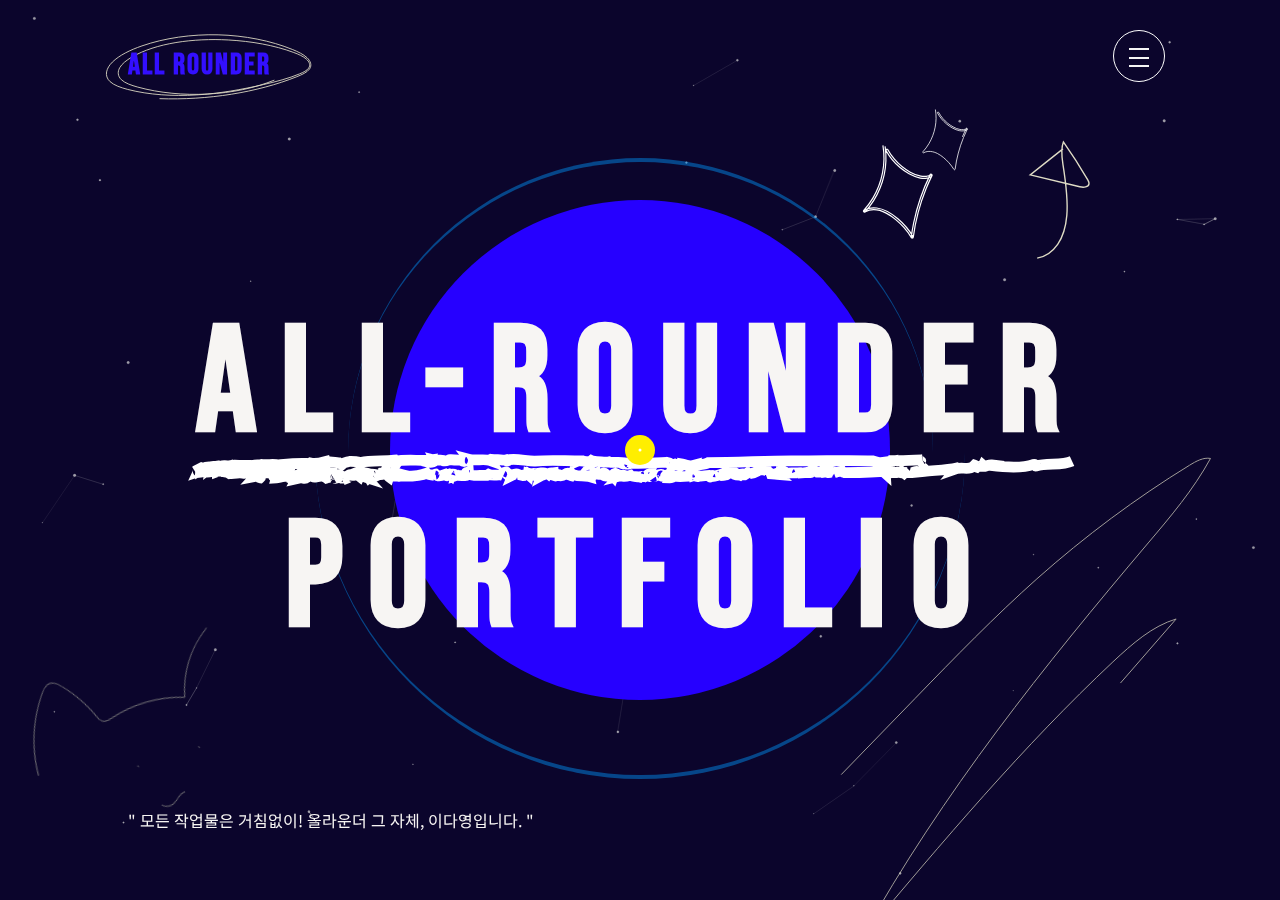
==== commit e9ece1fc: "1116" ====
--- a/index.html
+++ b/index.html
@@ -1,5 +1,5 @@
 <!DOCTYPE html>
-<html lang="en">
+<html>
 <head>
       <meta charset="UTF-8">
       <meta name="viewport" content="width=device-width, initial-scale=1.0">
--- a/css/main_style.css
+++ b/css/main_style.css
@@ -119,6 +119,21 @@
       bottom: 8%;
       left: 10%;
 }
-footer > div.about_me > h4 {
 
+/* PC (해상도 1024px)*/
+@media all and (min-width:1024px) { /*스타일입력*/}
+
+/* 테블릿 가로, 테블릿 세로 (해상도 768px ~ 1023px)*/
+@media all and (min-width:768px) and (max-width:1023px) { /*스타일입력*/}
+
+/* 모바일 가로, 모바일 세로 (해상도 480px ~ 767px)*/
+@media all and (max-width:767px) {
+  /*스타일입력*/
+  html,body{width: 100vw;}
+  section > article.main_visual{top:40vh;}
+  section > article.main_visual > div > h3{font-size: 3rem; letter-spacing: 10px; line-height: 180%;}
+  section > article.main_visual > div.circle{width: 300px; height: 300px;}
+  .box{width: 350px; height: 350px;}
+  .loader{width: 350px; height: 350px; margin-right: 0;}
+  p{font-size: .8rem;}
 }--- a/css/header.css
+++ b/css/header.css
@@ -782,4 +782,17 @@
     top: 0;
     left: 0;
     z-index:-100;
+}
+
+/* PC (해상도 1024px)*/
+@media all and (min-width:1024px) { /*스타일입력*/}
+
+/* 테블릿 가로, 테블릿 세로 (해상도 768px ~ 1023px)*/
+@media all and (min-width:768px) and (max-width:1023px) { /*스타일입력*/}
+
+/* 모바일 가로, 모바일 세로 (해상도 480px ~ 767px)*/
+@media all and (max-width:767px) {
+  header > div.menu > div.side-menu > ul{margin-top:30vh;}
+  header > div.menu > div.side-menu > ul > li > a{font-size: 5rem;}
+  header > div.menu > div.side-menu > ul > li{margin-bottom: 20px;}
 }--- a/css/drawSVG.css
+++ b/css/drawSVG.css
@@ -139,4 +139,27 @@
   fill: none;
   stroke:#fff;
   stroke-width: 4px;
+}
+
+
+/* PC (해상도 1024px)*/
+@media all and (min-width:1024px) { /*스타일입력*/}
+
+/* 테블릿 가로, 테블릿 세로 (해상도 768px ~ 1023px)*/
+@media all and (min-width:768px) and (max-width:1023px) { /*스타일입력*/}
+
+/* 모바일 가로, 모바일 세로 (해상도 480px ~ 767px)*/
+@media all and (max-width:767px) {
+  #layer_1{width: 80%; left:0; top:42vh;}
+  #layer_2{width: 30%; left: 30%; top:10%;}
+  #layer_2_1{width: 20%; left: 50%;top:10%;}
+  #layer_3{top:70%;left: 0;width: 30%;}
+  #layer_4{width: 60%;}
+  #layer_5{left:0;}
+  #layer_6{width: 40%;}
+  #layer_8{right: 5%; width: 30%;}
+  #layer_9{right: 5%; width: 30%;}
+  #layer_10{width: 50%;}
+  #layer_11{width: 70%;}
+  
 }--- a/css/mouse.css
+++ b/css/mouse.css
@@ -99,4 +99,15 @@
   
   body.show {
       background-color: #282828;
-  }+  }
+
+
+  @media all and (min-width:1024px) { /*스타일입력*/}
+
+/* 테블릿 가로, 테블릿 세로 (해상도 768px ~ 1023px)*/
+@media all and (min-width:768px) and (max-width:1023px) { /*스타일입력*/}
+
+/* 모바일 가로, 모바일 세로 (해상도 480px ~ 767px)*/
+@media all and (max-width:767px) {
+    #cursor-dot,#cursor-bg,#progress{display: none;}
+}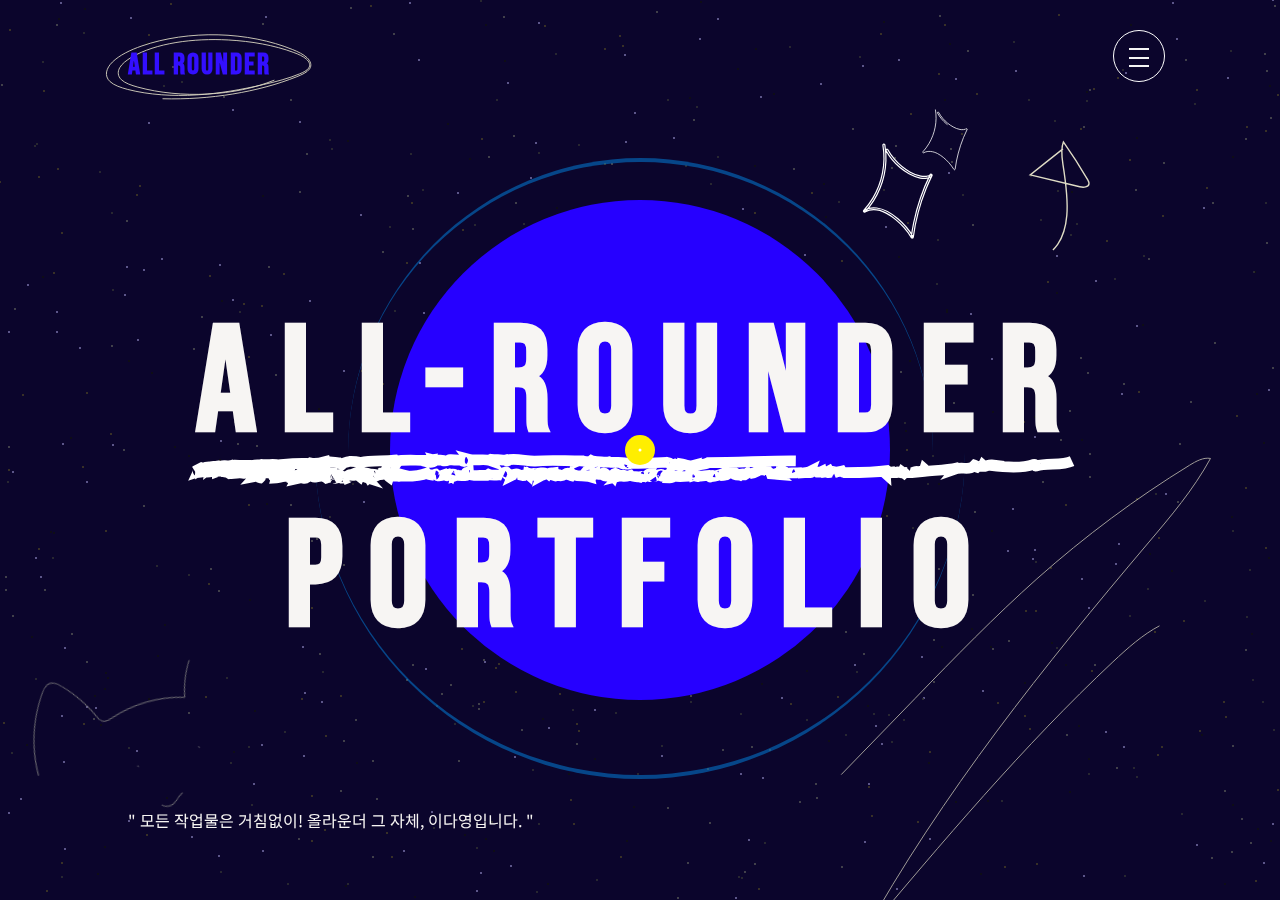
==== commit 99be3046: "1209" ====
--- a/index.html
+++ b/index.html
@@ -264,7 +264,7 @@
                   </svg>
             </article>
       </section>
-      <canvas id="star_background"></canvas>
+      <canvas id="starfield" ></canvas>
       <footer>
             <div class="about_me">
                   <h4><p>" 모든 작업물은 거침없이!  올라운더 그 자체, 이다영입니다. "</p></h4>
--- a/css/header.css
+++ b/css/header.css
@@ -774,7 +774,7 @@
 }
 
 /* 배경에 깔릴 별 */
-#star_background
+#starfield
 {
     width: 100%;
     height: 100%;
@@ -792,7 +792,9 @@
 
 /* 모바일 가로, 모바일 세로 (해상도 480px ~ 767px)*/
 @media all and (max-width:767px) {
+  header{width: 100vw;}
+  header > div.menu > h1{font-size: 1.5rem;}
   header > div.menu > div.side-menu > ul{margin-top:30vh;}
-  header > div.menu > div.side-menu > ul > li > a{font-size: 5rem;}
+  header > div.menu > div.side-menu > ul > li > a{font-size: 5rem; letter-spacing: 5px;}
   header > div.menu > div.side-menu > ul > li{margin-bottom: 20px;}
 }--- a/css/drawSVG.css
+++ b/css/drawSVG.css
@@ -150,13 +150,14 @@
 
 /* 모바일 가로, 모바일 세로 (해상도 480px ~ 767px)*/
 @media all and (max-width:767px) {
-  #layer_1{width: 80%; left:0; top:42vh;}
+  #layer_1{width: 80%; left:0; top:45%;}
   #layer_2{width: 30%; left: 30%; top:10%;}
   #layer_2_1{width: 20%; left: 50%;top:10%;}
   #layer_3{top:70%;left: 0;width: 30%;}
   #layer_4{width: 60%;}
-  #layer_5{left:0;}
+  #layer_5{left:0; width: 50%;}
   #layer_6{width: 40%;}
+  #layer_7{width: 70%; right: 5%;}
   #layer_8{right: 5%; width: 30%;}
   #layer_9{right: 5%; width: 30%;}
   #layer_10{width: 50%;}
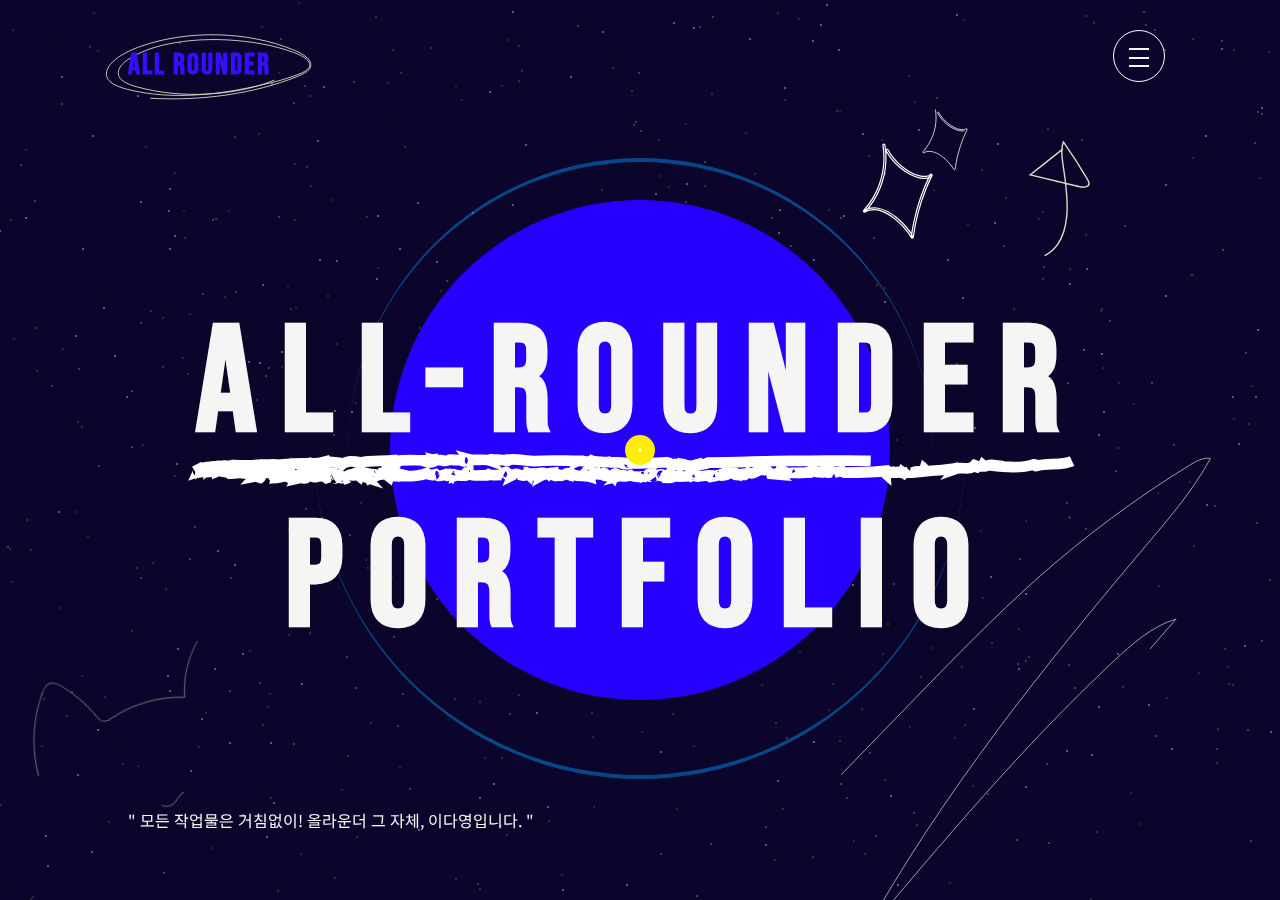
==== commit f0e7b698: "1210" ====
--- a/index.html
+++ b/index.html
@@ -25,6 +25,7 @@
                         </ul>
                         <b id="btn-close" class="btn-close"><span></span></b>
                   </div>
+                  <!-- 로고에서 그려지는 선 svg -->
                   <svg version="1.1" id="layer_5" xmlns="http://www.w3.org/2000/svg" viewBox="0 0 500 500" style="enable-background:new 0 0 500 500;" xml:space="preserve">
                         <g>
                               <path class="st2" d="M391.7,113.9c-88.23,36.43-212.18,42.76-310.46,15.85c-14.49-3.97-29.03-8.92-37.23-16.78
@@ -42,7 +43,7 @@
             <article class="main_visual">
                   <div>
                         <h3 class="text color-text-flow">All-rounder</h3>
-                        <h3 class="text color-text-flow">Portfolio</h3>
+                        <!-- 글씨 가운데 생기는 선 -->
                         <svg version="1.1" id="layer_1" xmlns="http://www.w3.org/2000/svg" viewBox="0 0 184.76 55.71" style="enable-background:new 0 0 184.76 55.71;" xml:space="preserve">
                               <g stroke="#fff" stroke-width="2" fill="none">
                                     <path class="st0" d="M177.68,30.63c-1.92,0.89-4.57,0.28-6.71,0.91c-0.25,0.05,0.04-0.42-0.52-0.28
@@ -126,11 +127,15 @@
                                           c1.15,0.08,2.77-0.12,4.01-0.24c3.7,0.22,7.05,0.35,10.76-0.2C179.64,29.46,179.21,30.33,177.68,30.63z"/>
                               </g>
                         </svg>
+                        <h3 class="text color-text-flow">Portfolio</h3>
                   </div>
+                  <!-- 배경에 있는 파란 원 -->
                   <div class="circle" id="circlebox"></div>
+                  <!-- 파란 원 바깥을 도는 원 애니메이션 -->
                   <div class='box'>
                         <div class="loader circle-2"></div>
                   </div>
+                  <!-- 큰 반짝이 svg -->
                   <svg version="1.1" id="layer_2" xmlns="http://www.w3.org/2000/svg" viewBox="0 0 500 500" style="enable-background:new 0 0 500 500;" xml:space="preserve">
                   <g>
                         <path d="M232.28,113.57c3.83,22.41,3.41,45.55-0.9,67.86c-4.33,22.45-12.5,44.12-24.22,63.76c-6.55,10.98-14.18,21.27-22.82,30.69
@@ -147,6 +152,7 @@
                               c0.47-13.21-0.43-26.44-2.66-39.47c-0.23-1.33-1.87-2.08-3.08-1.75C232.61,110.88,232.05,112.23,232.28,113.57L232.28,113.57z"/>
                   </g>
                   </svg>
+                  <!-- 작은 반짝이 svg -->
                   <svg version="1.1" id="layer_2_1" xmlns="http://www.w3.org/2000/svg" viewBox="0 0 500 500" style="enable-background:new 0 0 500 500;" xml:space="preserve">
                         <g>
                               <path d="M232.28,113.57c3.83,22.41,3.41,45.55-0.9,67.86c-4.33,22.45-12.5,44.12-24.22,63.76c-6.55,10.98-14.18,21.27-22.82,30.69
@@ -162,31 +168,33 @@
                                     c1.01,1.31,2.02,2.62,3.03,3.93c15.92-17.34,28.45-37.54,37.28-59.34c8.79-21.7,13.76-44.97,14.61-68.37
                                     c0.47-13.21-0.43-26.44-2.66-39.47c-0.23-1.33-1.87-2.08-3.08-1.75C232.61,110.88,232.05,112.23,232.28,113.57L232.28,113.57z"/>
                         </g>
-                        </svg>
+                  </svg>
+                  <!-- 하트 svg -->
                   <svg version="1.1" id="layer_3" xmlns="http://www.w3.org/2000/svg" viewBox="0 0 500 500" style="enable-background:new 0 0 500 500;" xml:space="preserve">
-                  <g>
-                        <path d="M229.09,365.09c-15.79,1.73-27.88-12.13-36.95-23.11c-10.4-12.59-19.75-26.08-27.55-40.43
-			c-7.75-14.25-13.91-29.36-17.77-45.13c-3.66-14.9-5.13-30.24-3.97-45.55c1.09-14.47,4.48-28.92,10.32-42.21
-			c5.83-13.27,14.06-25.46,24.66-35.39c11.5-10.77,26.15-19.29,42.38-18.48c15.7,0.78,30.03,9.43,39.86,21.39
-			c4.95,6.02,8.87,12.98,11.77,20.2c2.97,7.39,5.17,15.26,6.07,23.18c0.9,7.92,0.57,16.04-2.06,23.62c-1.08,3.11-2.47,6.8-5.24,8.8
-			c-0.55,0.4-1.16,0.75-1.81,0.95c-0.54,0.16-0.91,0.23-1.25,0.03c0.23,0.13,0.03,0.06-0.1-0.12c-0.14-0.19-0.24-0.37-0.3-0.62
-			c-0.2-0.77,0.08-1.66,0.31-2.39c1.01-3.3,2.69-6.49,4.42-9.47c1.72-2.97,3.67-5.81,5.85-8.46c4.42-5.37,9.62-10.08,15.32-14.05
-			c11.84-8.24,25.58-13.57,39.74-16.18c12.87-2.37,27.99-2.45,39.19,5.28c13.11,9.04,13.88,26.64,11.42,40.91
-			c-2.92,16.9-10.41,32.61-19.73,46.89c-8.9,13.63-19.57,26.02-31.3,37.28c-11.84,11.36-24.76,21.56-38.28,30.84
-			c-14.01,9.61-28.66,18.29-43.95,25.7c-15.28,7.4-31.21,13.5-47.64,17.81c-16.28,4.27-33.04,6.73-49.89,6.78
-			c-8.09,0.02-16.19-0.48-24.2-1.61c-1.34-0.19-2.69,0.33-3.08,1.75c-0.32,1.17,0.4,2.89,1.75,3.08
-			c17.61,2.49,35.39,2.24,52.98-0.31c17.52-2.55,34.67-7.37,51.15-13.8c16.72-6.52,32.79-14.62,48.13-23.91
-			c14.85-9,29.11-19.04,42.44-30.16c13.11-10.94,25.3-23.04,35.84-36.49c10.93-13.94,20.42-29.26,26.29-46.04
-			c2.93-8.37,4.91-17.14,5.49-26.01c0.54-8.32-0.39-16.92-4.05-24.5c-6.83-14.16-22.41-19.58-37.22-19.81
-			c-15.03-0.23-30.33,3.9-43.85,10.29c-13.55,6.4-25.86,15.9-34.3,28.39c-2.05,3.03-3.85,6.24-5.35,9.58
-			c-1.58,3.52-3.87,8.12-1.49,11.8c2.24,3.46,6.61,3.13,9.72,1.12c3.57-2.3,5.42-5.95,6.99-9.77c6.49-15.76,3.38-34.41-2.47-49.88
-			c-5.89-15.6-15.89-29.92-30.35-38.65c-7.21-4.36-15.28-7.19-23.66-8.15c-8.41-0.96-16.95,0.37-24.77,3.57
-			c-15.05,6.15-27.58,17.71-37.14,30.67c-9.11,12.35-15.55,26.63-19.43,41.45c-3.93,15-5.32,30.72-4.17,46.19
-			c1.25,16.78,5.38,33.29,11.56,48.91c6.32,15.97,14.67,31.07,24.43,45.19c4.93,7.13,10.21,14.02,15.77,20.68
-			c5.28,6.32,10.91,12.42,17.75,17.09c6.37,4.34,13.96,7.15,21.75,6.3c1.34-0.15,2.5-1.04,2.5-2.5
-			C231.59,366.36,230.44,364.95,229.09,365.09L229.09,365.09z"/>
-                  </g>
-                  </svg>
+                        <g>
+                              <path d="M229.09,365.09c-15.79,1.73-27.88-12.13-36.95-23.11c-10.4-12.59-19.75-26.08-27.55-40.43
+                        c-7.75-14.25-13.91-29.36-17.77-45.13c-3.66-14.9-5.13-30.24-3.97-45.55c1.09-14.47,4.48-28.92,10.32-42.21
+                        c5.83-13.27,14.06-25.46,24.66-35.39c11.5-10.77,26.15-19.29,42.38-18.48c15.7,0.78,30.03,9.43,39.86,21.39
+                        c4.95,6.02,8.87,12.98,11.77,20.2c2.97,7.39,5.17,15.26,6.07,23.18c0.9,7.92,0.57,16.04-2.06,23.62c-1.08,3.11-2.47,6.8-5.24,8.8
+                        c-0.55,0.4-1.16,0.75-1.81,0.95c-0.54,0.16-0.91,0.23-1.25,0.03c0.23,0.13,0.03,0.06-0.1-0.12c-0.14-0.19-0.24-0.37-0.3-0.62
+                        c-0.2-0.77,0.08-1.66,0.31-2.39c1.01-3.3,2.69-6.49,4.42-9.47c1.72-2.97,3.67-5.81,5.85-8.46c4.42-5.37,9.62-10.08,15.32-14.05
+                        c11.84-8.24,25.58-13.57,39.74-16.18c12.87-2.37,27.99-2.45,39.19,5.28c13.11,9.04,13.88,26.64,11.42,40.91
+                        c-2.92,16.9-10.41,32.61-19.73,46.89c-8.9,13.63-19.57,26.02-31.3,37.28c-11.84,11.36-24.76,21.56-38.28,30.84
+                        c-14.01,9.61-28.66,18.29-43.95,25.7c-15.28,7.4-31.21,13.5-47.64,17.81c-16.28,4.27-33.04,6.73-49.89,6.78
+                        c-8.09,0.02-16.19-0.48-24.2-1.61c-1.34-0.19-2.69,0.33-3.08,1.75c-0.32,1.17,0.4,2.89,1.75,3.08
+                        c17.61,2.49,35.39,2.24,52.98-0.31c17.52-2.55,34.67-7.37,51.15-13.8c16.72-6.52,32.79-14.62,48.13-23.91
+                        c14.85-9,29.11-19.04,42.44-30.16c13.11-10.94,25.3-23.04,35.84-36.49c10.93-13.94,20.42-29.26,26.29-46.04
+                        c2.93-8.37,4.91-17.14,5.49-26.01c0.54-8.32-0.39-16.92-4.05-24.5c-6.83-14.16-22.41-19.58-37.22-19.81
+                        c-15.03-0.23-30.33,3.9-43.85,10.29c-13.55,6.4-25.86,15.9-34.3,28.39c-2.05,3.03-3.85,6.24-5.35,9.58
+                        c-1.58,3.52-3.87,8.12-1.49,11.8c2.24,3.46,6.61,3.13,9.72,1.12c3.57-2.3,5.42-5.95,6.99-9.77c6.49-15.76,3.38-34.41-2.47-49.88
+                        c-5.89-15.6-15.89-29.92-30.35-38.65c-7.21-4.36-15.28-7.19-23.66-8.15c-8.41-0.96-16.95,0.37-24.77,3.57
+                        c-15.05,6.15-27.58,17.71-37.14,30.67c-9.11,12.35-15.55,26.63-19.43,41.45c-3.93,15-5.32,30.72-4.17,46.19
+                        c1.25,16.78,5.38,33.29,11.56,48.91c6.32,15.97,14.67,31.07,24.43,45.19c4.93,7.13,10.21,14.02,15.77,20.68
+                        c5.28,6.32,10.91,12.42,17.75,17.09c6.37,4.34,13.96,7.15,21.75,6.3c1.34-0.15,2.5-1.04,2.5-2.5
+                        C231.59,366.36,230.44,364.95,229.09,365.09L229.09,365.09z"/>
+                        </g>
+                  </svg>
+                  <!-- 오른쪽 아래 선 svg -->
                   <svg version="1.1" id="layer_4" xmlns="http://www.w3.org/2000/svg" viewBox="0 0 500 500" style="enable-background:new 0 0 500 500;" xml:space="preserve">
                   <g>
                         <path class="st0" d="M11.19,324.62c24.69-25.45,49.38-50.91,74.08-76.36c39.75-40.98,79.55-82,121.68-119.45
@@ -197,6 +205,7 @@
                         c25.48-18.48,48.71-40.97,72.46-62.48c94.08-85.23,197.34-156.06,306.45-210.21"/>
                   </g>
                   </svg>
+                  <!-- Hello svg -->
                   <svg version="1.1" id="layer_6" xmlns="http://www.w3.org/2000/svg"  viewBox="0 0 1280 1024" style="enable-background:new 0 0 1280 1024;" xml:space="preserve">
                         <g>
                               <path class="st0" d="M382.83,85.48C358.33,219.53,301.73,347.6,219.1,455.95c-29.09,38.14-63.92,75.55-110.03,88.79
@@ -214,6 +223,7 @@
 		c13.64-13.32,20.95-31.74,26.45-49.99c8.01-26.59,12.96-54.11,14.74-81.82"/>
                         </g>
                   </svg>
+                  <!-- 메뉴 화살표 svg -->
                   <svg version="1.1" id="layer_8" xmlns="http://www.w3.org/2000/svg"  viewBox="0 0 500 500" style="enable-background:new 0 0 500 500;" xml:space="preserve">
                         <g>
                               <path class="st0" d="M419.45,106.31c-23.77,18.81-47.53,37.61-71.3,56.42c35.95,8.63,71.9,17.26,107.86,25.89
@@ -224,6 +234,7 @@
 		c-23.61,21.18-53.05,36.17-84.36,40.53s-64.4-2.33-90.43-20.39c-13.64-9.46-25.53-22.38-30.69-38.24"/>
                         </g>
                   </svg>
+                  <!-- menu svg -->
                   <svg version="1.1" id="layer_9" xmlns="http://www.w3.org/2000/svg"  viewBox="0 0 500 500" style="enable-background:new 0 0 500 500;" xml:space="preserve">
                         <g>
                               <path class="st0" d="M8.08,292.97c1.02-4.69,6.36-7.44,11.14-7.02c4.78,0.42,9,3.23,12.7,6.29c18.22,15.11,28.92,38.87,28.15,62.53
@@ -240,6 +251,7 @@
                               c2.02-4.66,1.61-9.96,1.18-15.02"/>
                         </g>
                   </svg>
+                  <!-- 고양이 svg -->
                   <svg version="1.1" id="layer_10" xmlns="http://www.w3.org/2000/svg"  viewBox="0 0 500 500" style="enable-background:new 0 0 500 500;" xml:space="preserve">
                         <g>
                               <path class="st0" d="M229.72,264.91c0.73,0.95,1.46,1.89,2.19,2.84"/>
@@ -264,14 +276,17 @@
                   </svg>
             </article>
       </section>
+      <!-- 배경에 들어간 별 -->
       <canvas id="starfield" ></canvas>
       <footer>
             <div class="about_me">
                   <h4><p>" 모든 작업물은 거침없이!  올라운더 그 자체, 이다영입니다. "</p></h4>
             </div>
       </footer>
+      <!-- cursor -->
       <div id="cursor-dot">&nbsp;</div>
       <div id="cursor-bg">&nbsp;</div>
+      <!-- 페이지가 로드될 때 잠시 나타날 div -->
       <div id="loading_wrap">
             <div class="loading">
                   <div class="loading-bar"></div>
@@ -281,13 +296,13 @@
           </div>
       </div>
 </body>
+<script src="vendor/jquery/jquery.min.js" type="text/javascript"></script>
+<script src="jquery-drawsvg-master/public/jquery.drawsvg.js"></script>
+<script src="vendor/gsap/gsap.min.js" type="text/javascript"></script>
 <script src="js/menu.js" type="text/JavaScript"></script>
-<script type="text/javascript" src="vendor/jquery/jquery.min.js"></script>
-<script src="jquery-drawsvg-master/public/jquery.drawsvg.js"></script>
 <script src="js/drawSVG.js" type="text/JavaScript"></script>
 <script src="js/text_color.js" type="text/JavaScript"></script>
-<script type="text/javascript" src="vendor/gsap/gsap.min.js"></script>
-<script type="text/javascript" src="js/mouse.js"></script>
+<script src="js/mouse.js" type="text/javascript"></script>
 <script src="js/star.js" type="text/javascript"></script>
 <script src="js/load_duration.js" type="text/javascript"></script>
 <script src="js/loading_page.js" type="text/javascript"></script>
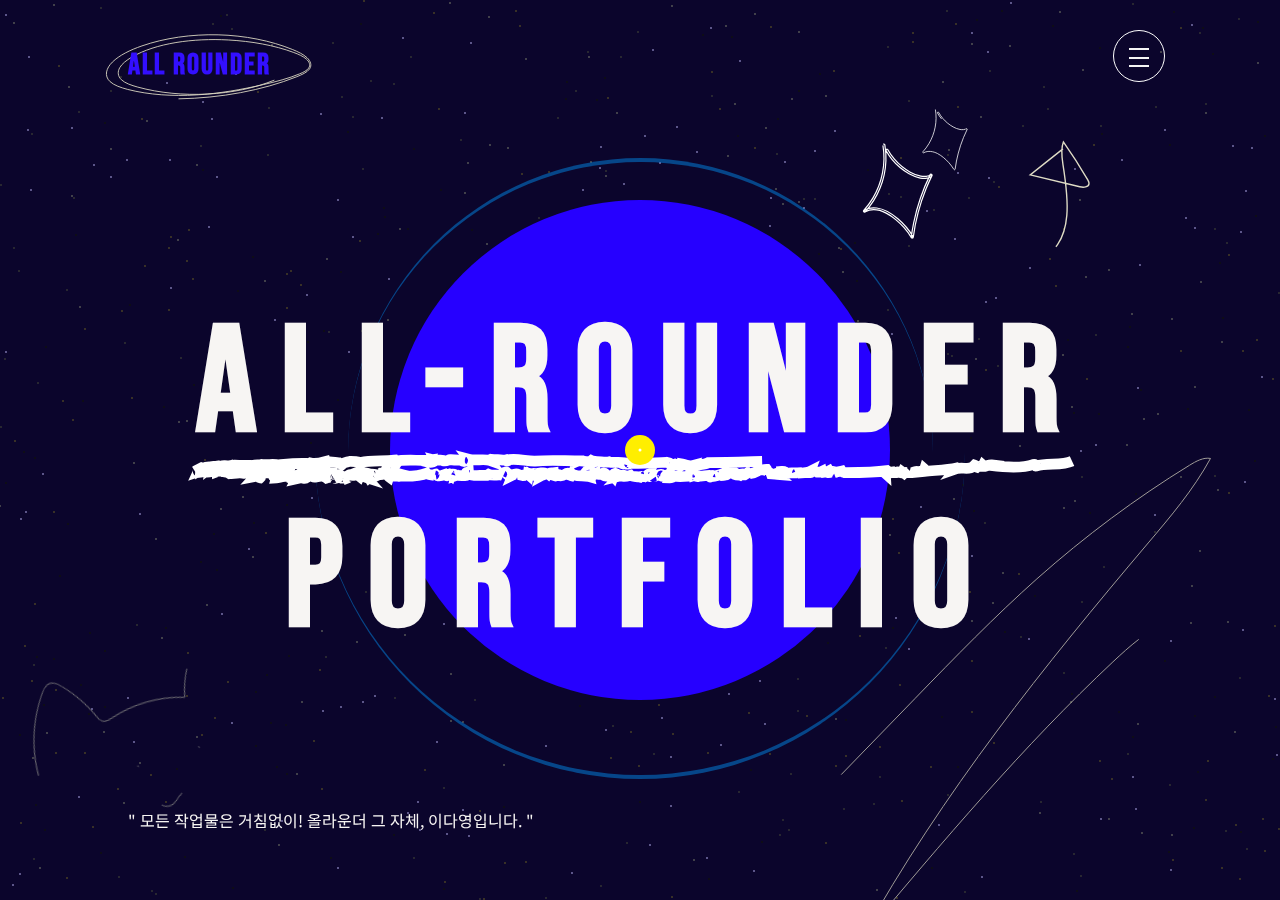
==== commit 3641fe6b: "1210" ====
--- a/index.html
+++ b/index.html
@@ -4,6 +4,8 @@
       <meta charset="UTF-8">
       <meta name="viewport" content="width=device-width, initial-scale=1.0">
       <title>All-rounder | Main</title>
+      <meta name="author" content="Lee Dayoung">
+      <meta name="description" content="All-rounder 이다영의 포트폴리오 웹사이트입니다." />
       <link rel="stylesheet" href="css/reset.css"/>
       <link rel="stylesheet" href="css/main_style.css"/>
       <link rel="stylesheet" href="css/header.css"/>
@@ -15,13 +17,13 @@
       <header>
             <div id="menu" class="menu">
                   <h2 class="blind">Menu</h2>
-                  <h1><a href="index.html" class="text color-text-flow">ALL Rounder</a></h1>
+                  <h1><a href="index.html" class="text color-text-flow" title="Logo">ALL Rounder</a></h1>
                   <b id="btn-menu" class="btn-menu"><span></span></b>
                   <div id="side-menu" class="side-menu">
                         <ul>
-                              <li><a href="index.html" id="home"><span>HOME</span></a></li>
-                              <li><a href="html/about.html" id="about"><span>ABOUT</span></a></li>
-                              <li><a href="html/works.html" id="works"><span>WORKS</span></a></li>
+                              <li><a href="index.html" id="home" title="Go Home"><span>HOME</span></a></li>
+                              <li><a href="html/about.html" id="about" title="Go ABOUT"><span>ABOUT</span></a></li>
+                              <li><a href="html/works.html" id="works" title="Go WORKS"><span>WORKS</span></a></li>
                         </ul>
                         <b id="btn-close" class="btn-close"><span></span></b>
                   </div>
--- a/css/header.css
+++ b/css/header.css
@@ -117,18 +117,8 @@
     100%{opacity:1.0;transform:translateX(0)}
 }
 
-#layer_5 {
-      position: fixed;
-      left: 8%; top: 30px;
-      z-index: -3;
-      width: 220px;
-      fill: none;
-      stroke: rgb(223, 220, 197);
-      stroke-width: 2px;
-}
-
-
-/* text color */
+
+/* 로고 텍스트와 index 메인 텍스트에 사용한 컬러 효과 */
 .color-text-flow span,
 .color-text-flow-hover:hover span {
   -webkit-animation-name: color-text-flow-keys;
@@ -784,6 +774,77 @@
     z-index:-100;
 }
 
+/* 버튼 */
+.button {
+  border: 2px solid #2e2e2e;
+  cursor: pointer;
+  letter-spacing: 0.2125rem;
+  overflow: hidden;
+  padding: 20px 30px;
+  margin-bottom: 30px;
+  position: relative;
+  text-align: center;
+  text-transform: uppercase;
+  transition: 
+      background 5s cubic-bezier(0.19, 1, 0.22, 1),
+      border 1s cubic-bezier(0.19, 1, 0.22, 1),
+      color 0.6s cubic-bezier(0.19, 1, 0.22, 1);
+  user-select: none;
+}
+
+.button a {
+  color: #d3d3d3;
+  font-family: "Varela Round";
+  text-decoration: none;
+}
+
+.button .mask {
+  background-color: #fff;
+  background-color: rgba(255, 255, 255, 0.5);
+  height: 80px;
+  position: absolute;
+  transform: translate3d(-120%, -50px, 0) rotate3d(0, 0, 1, 45deg);
+  transition: all 1.1s cubic-bezier(0.19, 1, 0.22, 1);
+  width: 180px;
+}
+
+.button .shift {
+  display: inline-block;
+  transition: all 1.1s cubic-bezier(0.19, 1, 0.22, 1);
+}
+
+.button:hover {
+  background-color:#2100df;
+  border-color:#2100df;
+  box-shadow: 0 0 5px rgba(255, 245, 245, 0.6);
+  transition: background 0s;
+}
+
+.button:hover a {
+  color: #fff;
+}
+
+.button:hover .mask {
+  background-color: #fff;
+  transform: translate3d(120%, -100px, 0) rotate3d(0, 0, 1, 90deg);
+}
+
+.button:hover .shift {
+  transform: translateX(5px);
+}
+
+.button:active {
+  background-color: #fff;
+}
+
+.button:active a {
+  color: #202020;
+}
+
+body.show {
+  background-color: #282828;
+}
+
 /* PC (해상도 1024px)*/
 @media all and (min-width:1024px) { /*스타일입력*/}
 
--- a/css/drawSVG.css
+++ b/css/drawSVG.css
@@ -51,6 +51,16 @@
   stroke: rgb(223, 220, 197);
   stroke-width: 1px;
   opacity: 0.7;
+}
+
+#layer_5 {
+  position: fixed;
+  left: 8%; top: 30px;
+  z-index: -3;
+  width: 220px;
+  fill: none;
+  stroke: rgb(223, 220, 197);
+  stroke-width: 2px;
 }
 
 #layer_6 {
--- a/css/mouse.css
+++ b/css/mouse.css
@@ -29,80 +29,12 @@
     to{ transform: rotate(1245deg) scale(3); }
   }
 
-/* About 페이지에 사용되는  Button */
-
-.button {
-      border: 2px solid #2e2e2e;
-      cursor: pointer;
-      letter-spacing: 0.2125rem;
-      overflow: hidden;
-      padding: 20px 30px;
-      margin-bottom: 30px;
-      position: relative;
-      text-align: center;
-      text-transform: uppercase;
-      transition: 
-          background 5s cubic-bezier(0.19, 1, 0.22, 1),
-          border 1s cubic-bezier(0.19, 1, 0.22, 1),
-          color 0.6s cubic-bezier(0.19, 1, 0.22, 1);
-      user-select: none;
-  }
-  
-  .button a {
-      color: #d3d3d3;
-      font-family: "Varela Round";
-      text-decoration: none;
-  }
-  
-  .button .mask {
-      background-color: #fff;
-      background-color: rgba(255, 255, 255, 0.5);
-      height: 80px;
-      position: absolute;
-      transform: translate3d(-120%, -50px, 0) rotate3d(0, 0, 1, 45deg);
-      transition: all 1.1s cubic-bezier(0.19, 1, 0.22, 1);
-      width: 180px;
-  }
-  
-  .button .shift {
-      display: inline-block;
-      transition: all 1.1s cubic-bezier(0.19, 1, 0.22, 1);
-  }
-  
-  .button:hover {
-      background-color:#2100df;
-      border-color:#2100df;
-      box-shadow: 0 0 5px rgba(255, 245, 245, 0.6);
-      transition: background 0s;
-  }
-  
-  .button:hover a {
-      color: #fff;
-  }
-  
-  .button:hover .mask {
-      background-color: #fff;
-      transform: translate3d(120%, -100px, 0) rotate3d(0, 0, 1, 90deg);
-  }
-  
-  .button:hover .shift {
-      transform: translateX(5px);
-  }
-  
-  .button:active {
-      background-color: #fff;
-  }
-  
-  .button:active a {
-      color: #202020;
-  }
-  
-  body.show {
-      background-color: #282828;
-  }
+/* Button */
 
 
-  @media all and (min-width:1024px) { /*스타일입력*/}
+
+
+@media all and (min-width:1024px) { /*스타일입력*/}
 
 /* 테블릿 가로, 테블릿 세로 (해상도 768px ~ 1023px)*/
 @media all and (min-width:768px) and (max-width:1023px) { /*스타일입력*/}
--- a/css/loading.css
+++ b/css/loading.css
@@ -1,4 +1,4 @@
-
+/* 페이지를 이동할 때마다 나타나는 loading 화면 */
 #loading_wrap{
   background-color: rgb(11, 5, 44);
   width: 100vw; height: 100vh;
@@ -6,11 +6,10 @@
   top:0;
   z-index: 3;
 }
-
 .loading {
-  position: absolute;
-  top: 50%;
-  left: 50%;
+position: absolute;
+top: 50%;
+left: 50%;
 }
 .loading-bar {
   display: inline-block;
@@ -46,4 +45,4 @@
   40% {
     transform: scale(1);
   }
-}+}
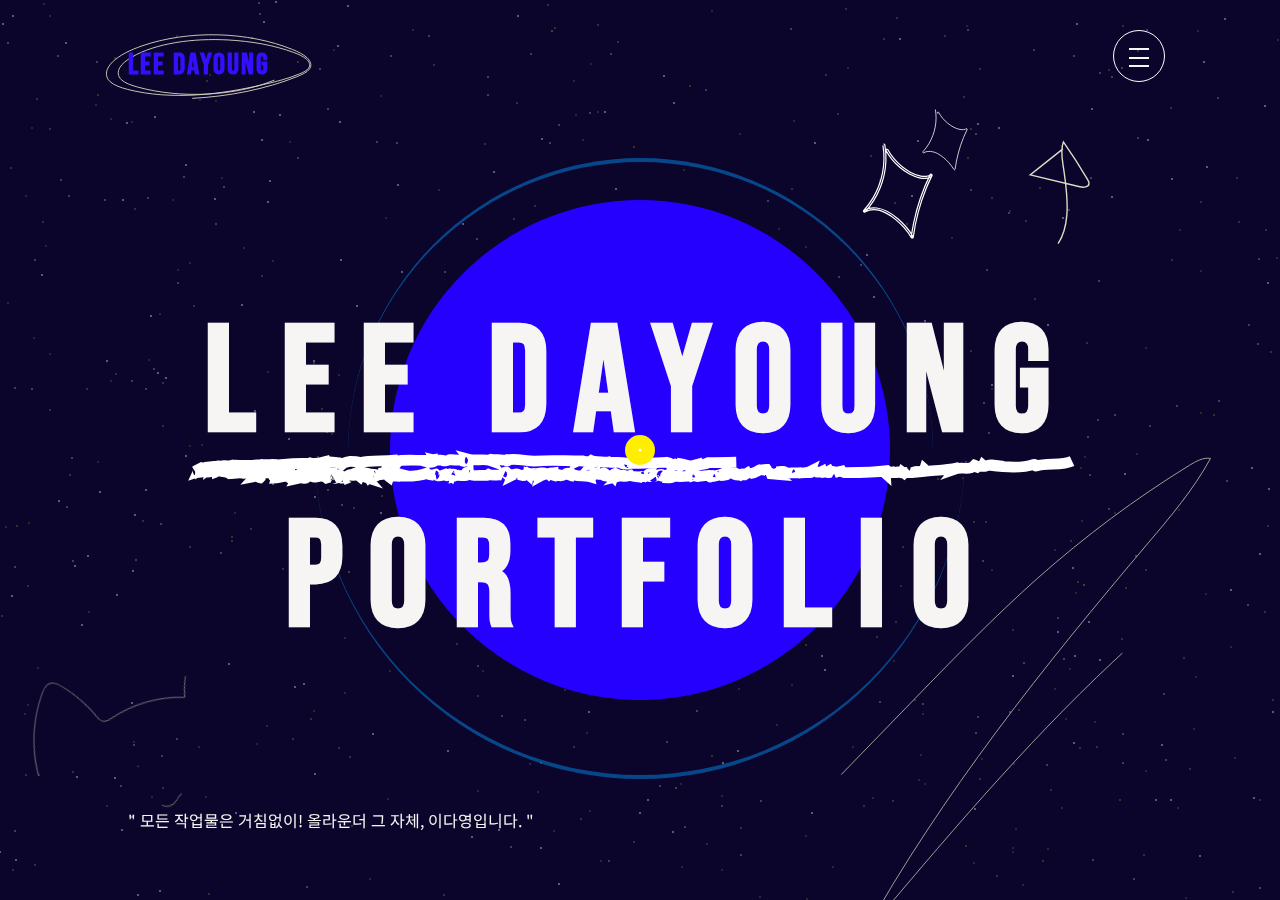
==== commit 035f9624: "20220116" ====
--- a/index.html
+++ b/index.html
@@ -17,7 +17,7 @@
       <header>
             <div id="menu" class="menu">
                   <h2 class="blind">Menu</h2>
-                  <h1><a href="index.html" class="text color-text-flow" title="Logo">ALL Rounder</a></h1>
+                  <h1><a href="index.html" class="text color-text-flow" title="Logo">Lee Dayoung</a></h1>
                   <b id="btn-menu" class="btn-menu"><span></span></b>
                   <div id="side-menu" class="side-menu">
                         <ul>
@@ -44,7 +44,7 @@
       <section>
             <article class="main_visual">
                   <div>
-                        <h3 class="text color-text-flow">All-rounder</h3>
+                        <h3 class="text color-text-flow">Lee Dayoung</h3>
                         <!-- 글씨 가운데 생기는 선 -->
                         <svg version="1.1" id="layer_1" xmlns="http://www.w3.org/2000/svg" viewBox="0 0 184.76 55.71" style="enable-background:new 0 0 184.76 55.71;" xml:space="preserve">
                               <g stroke="#fff" stroke-width="2" fill="none">
